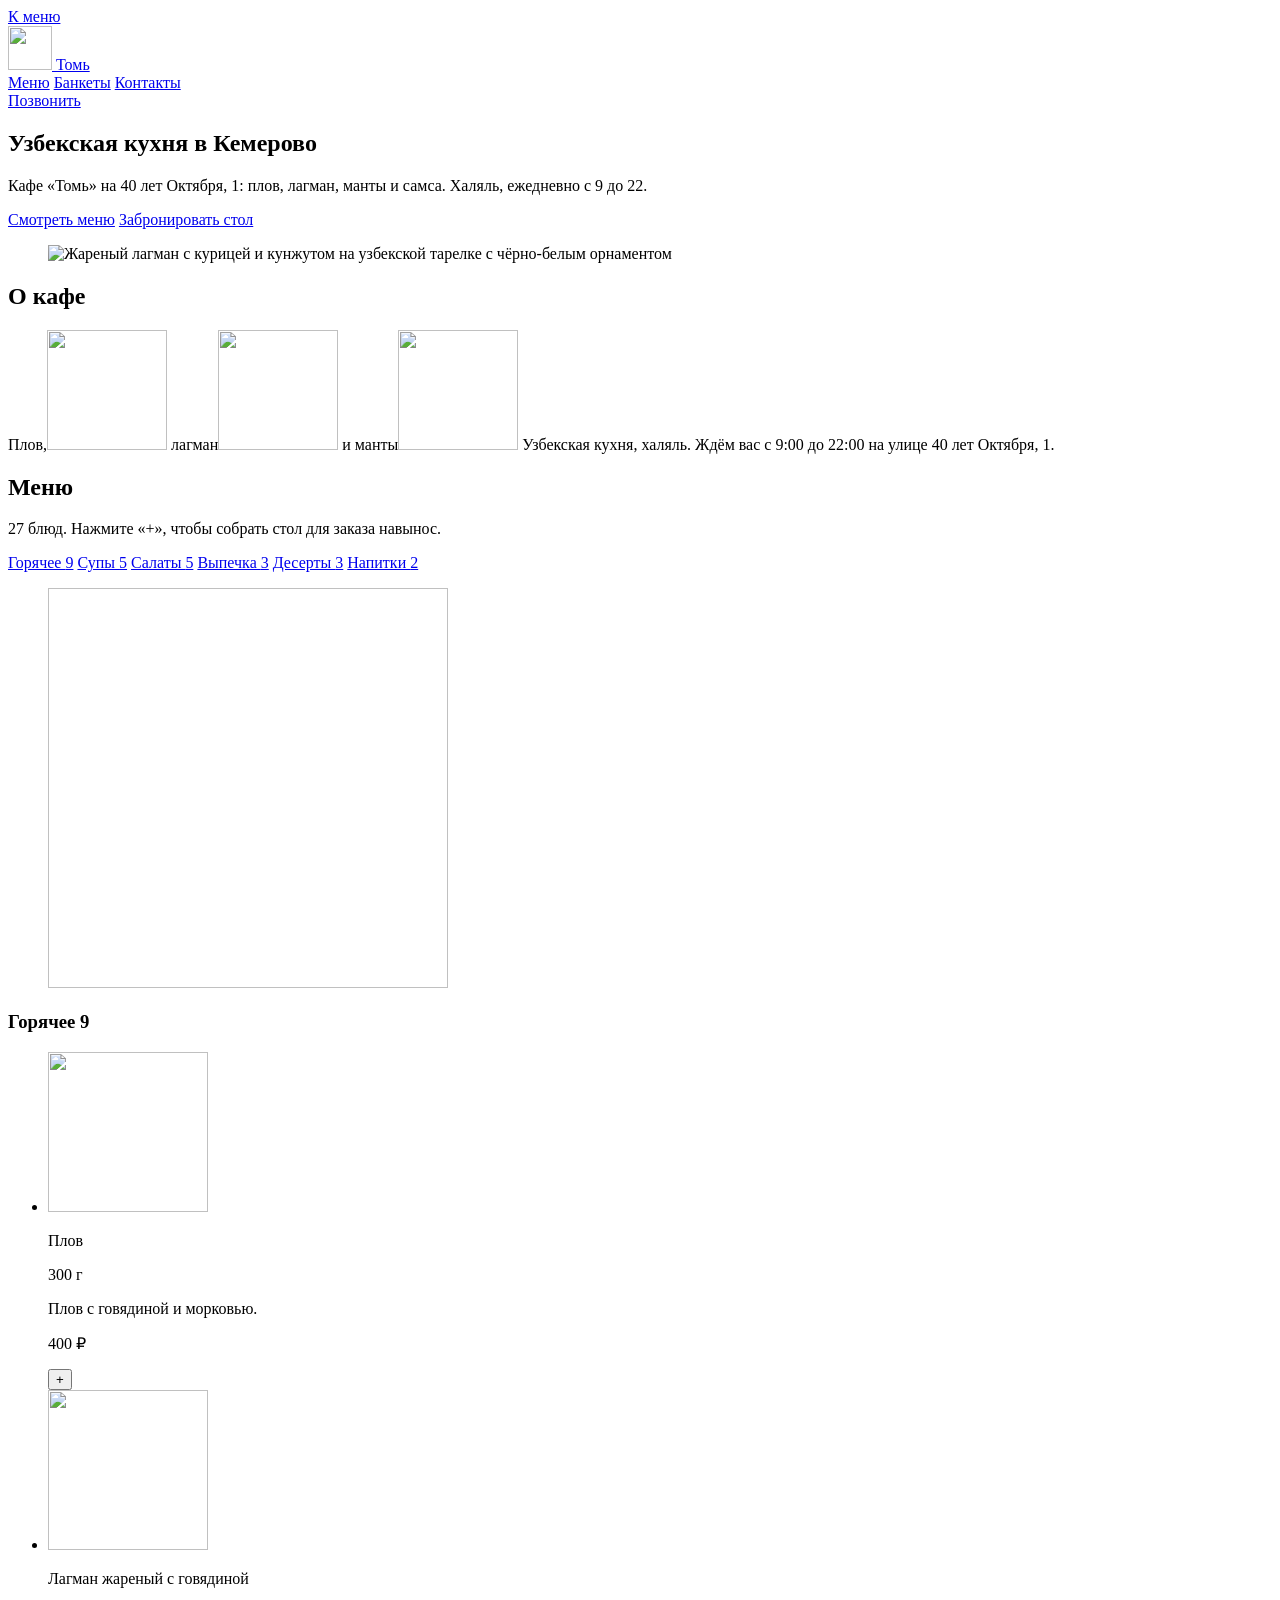
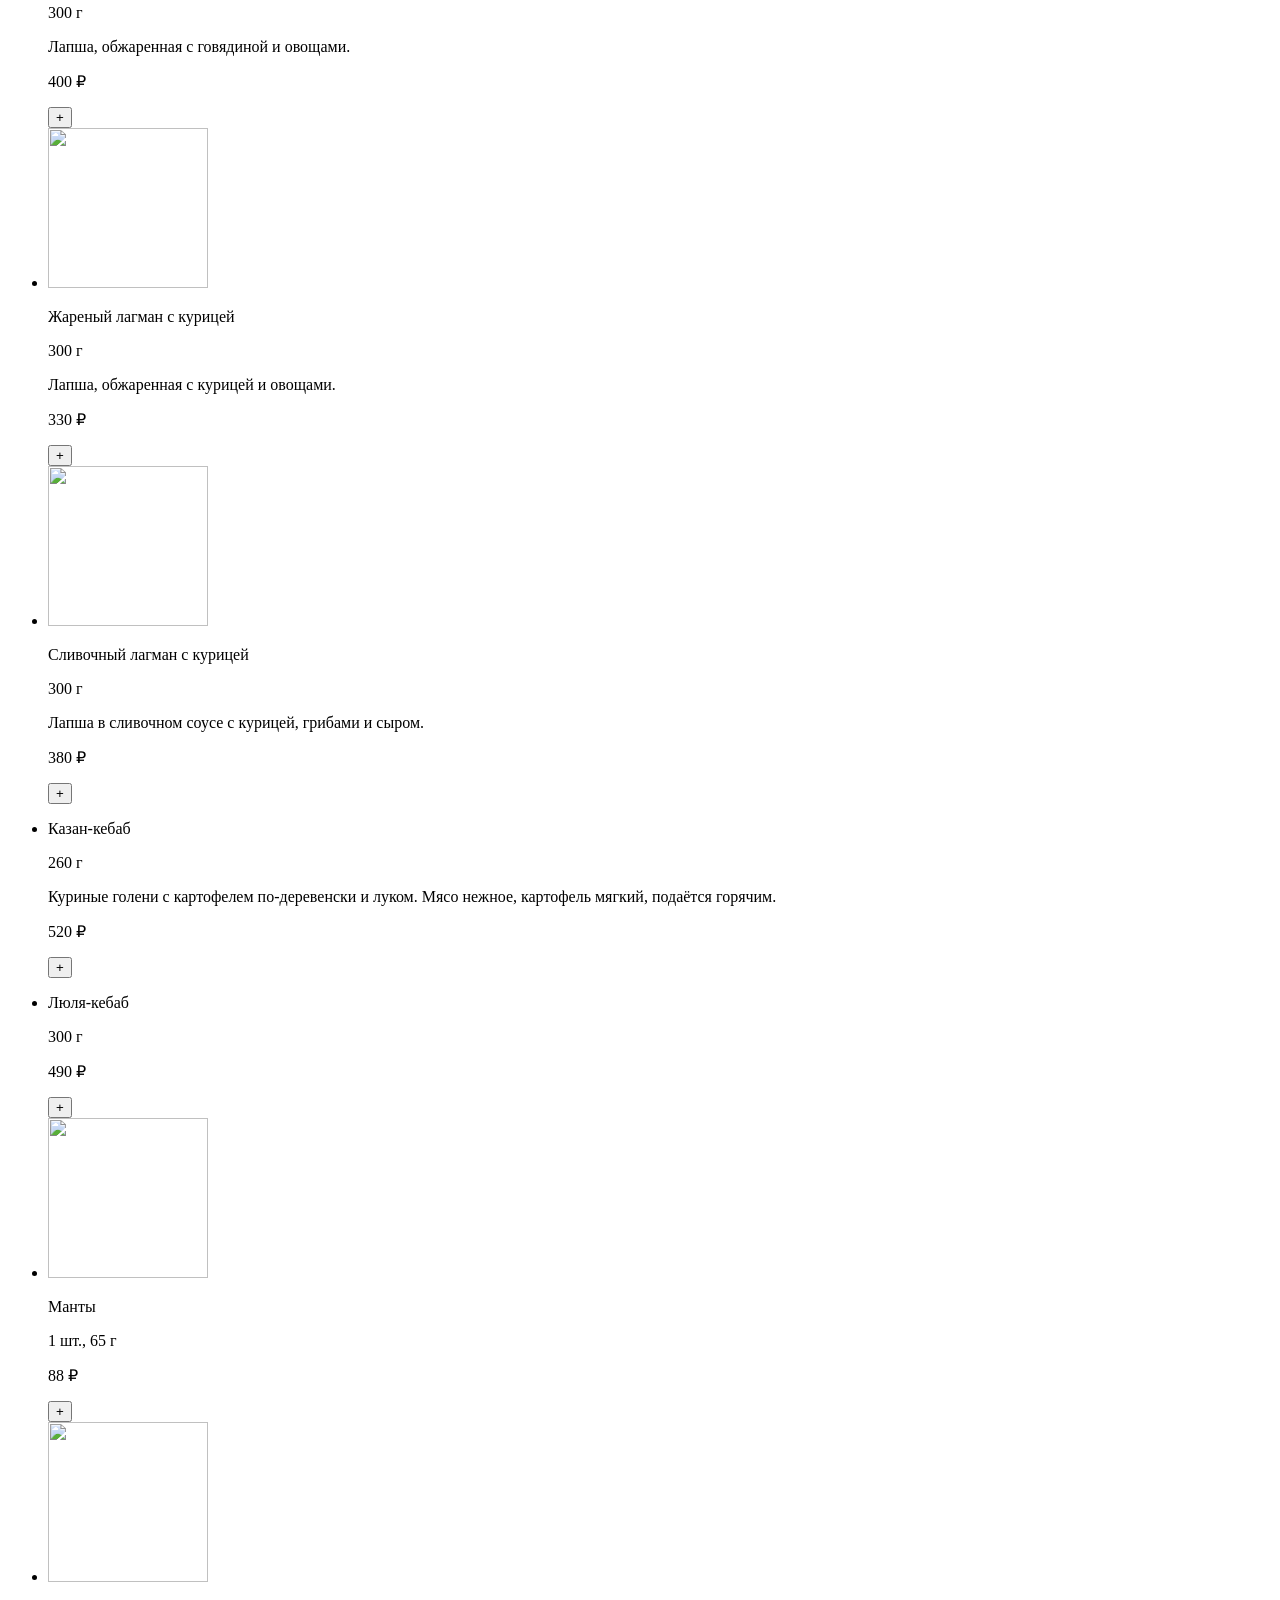
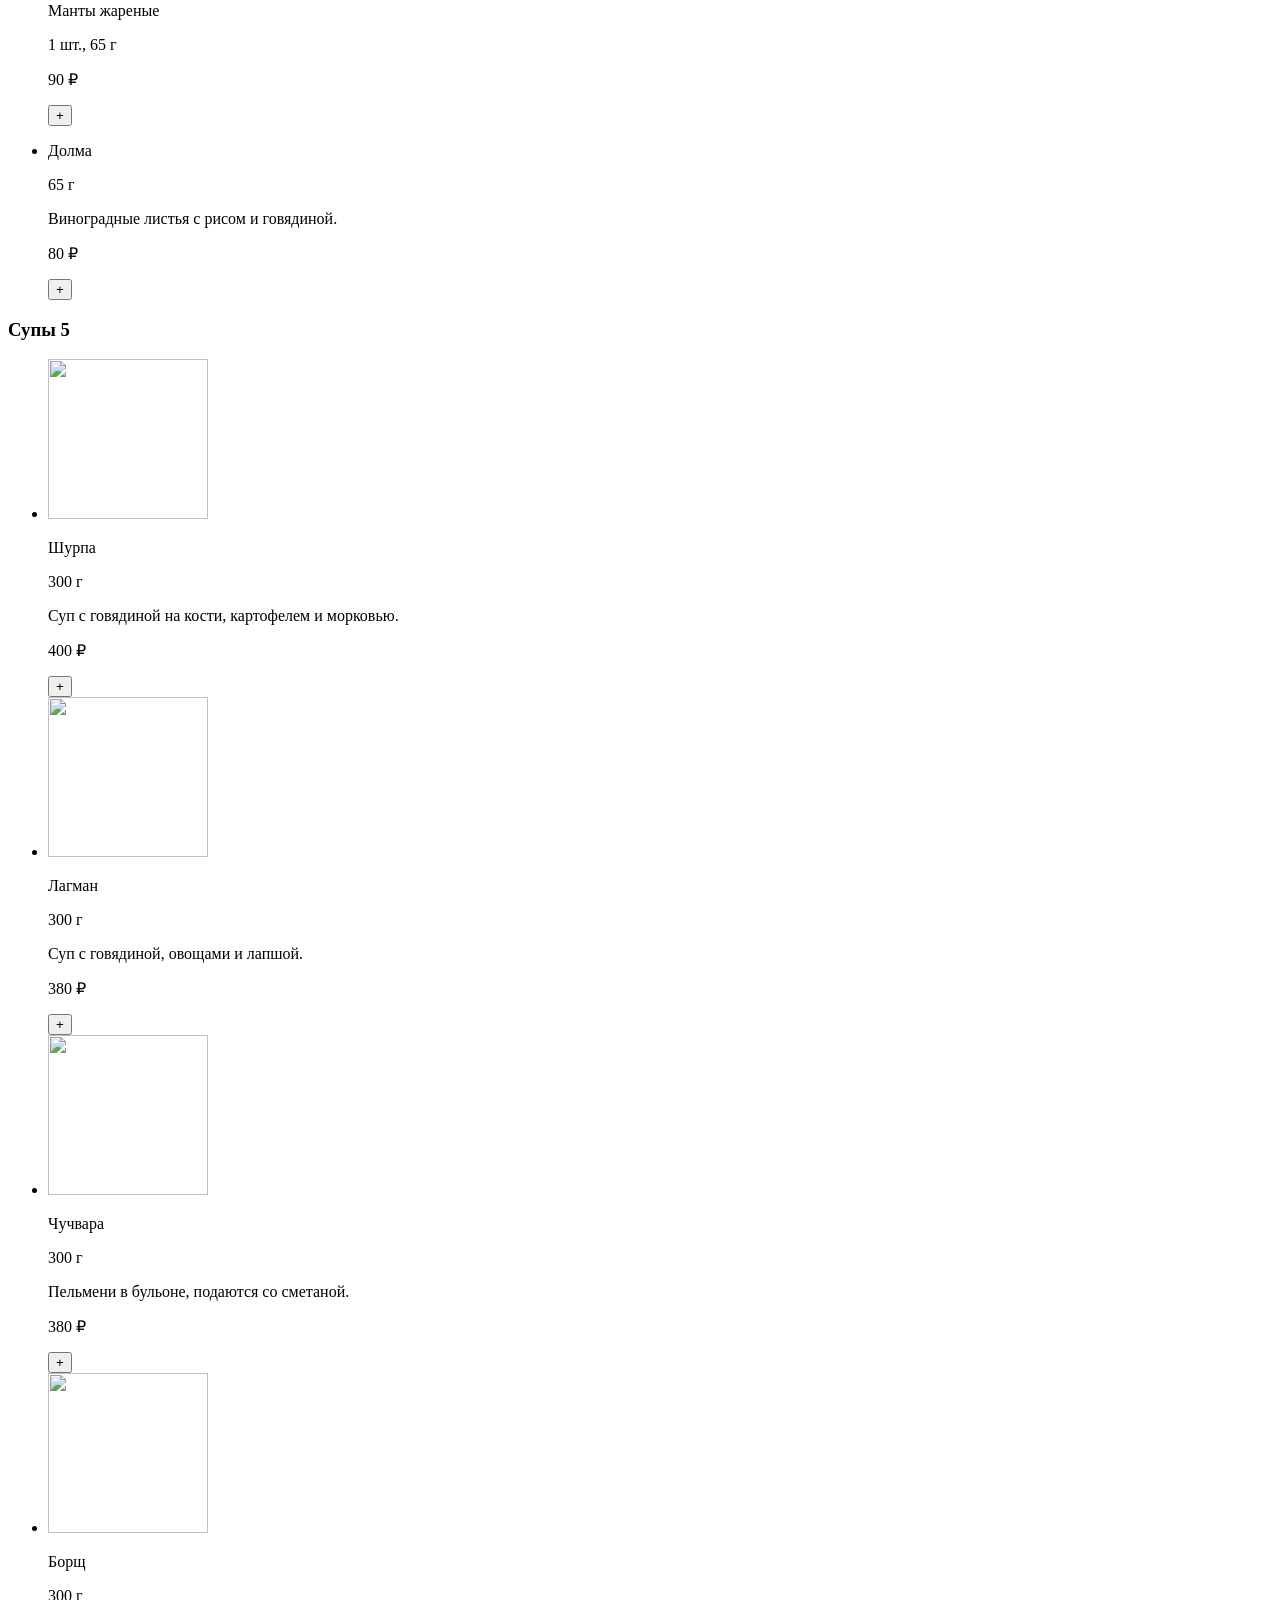
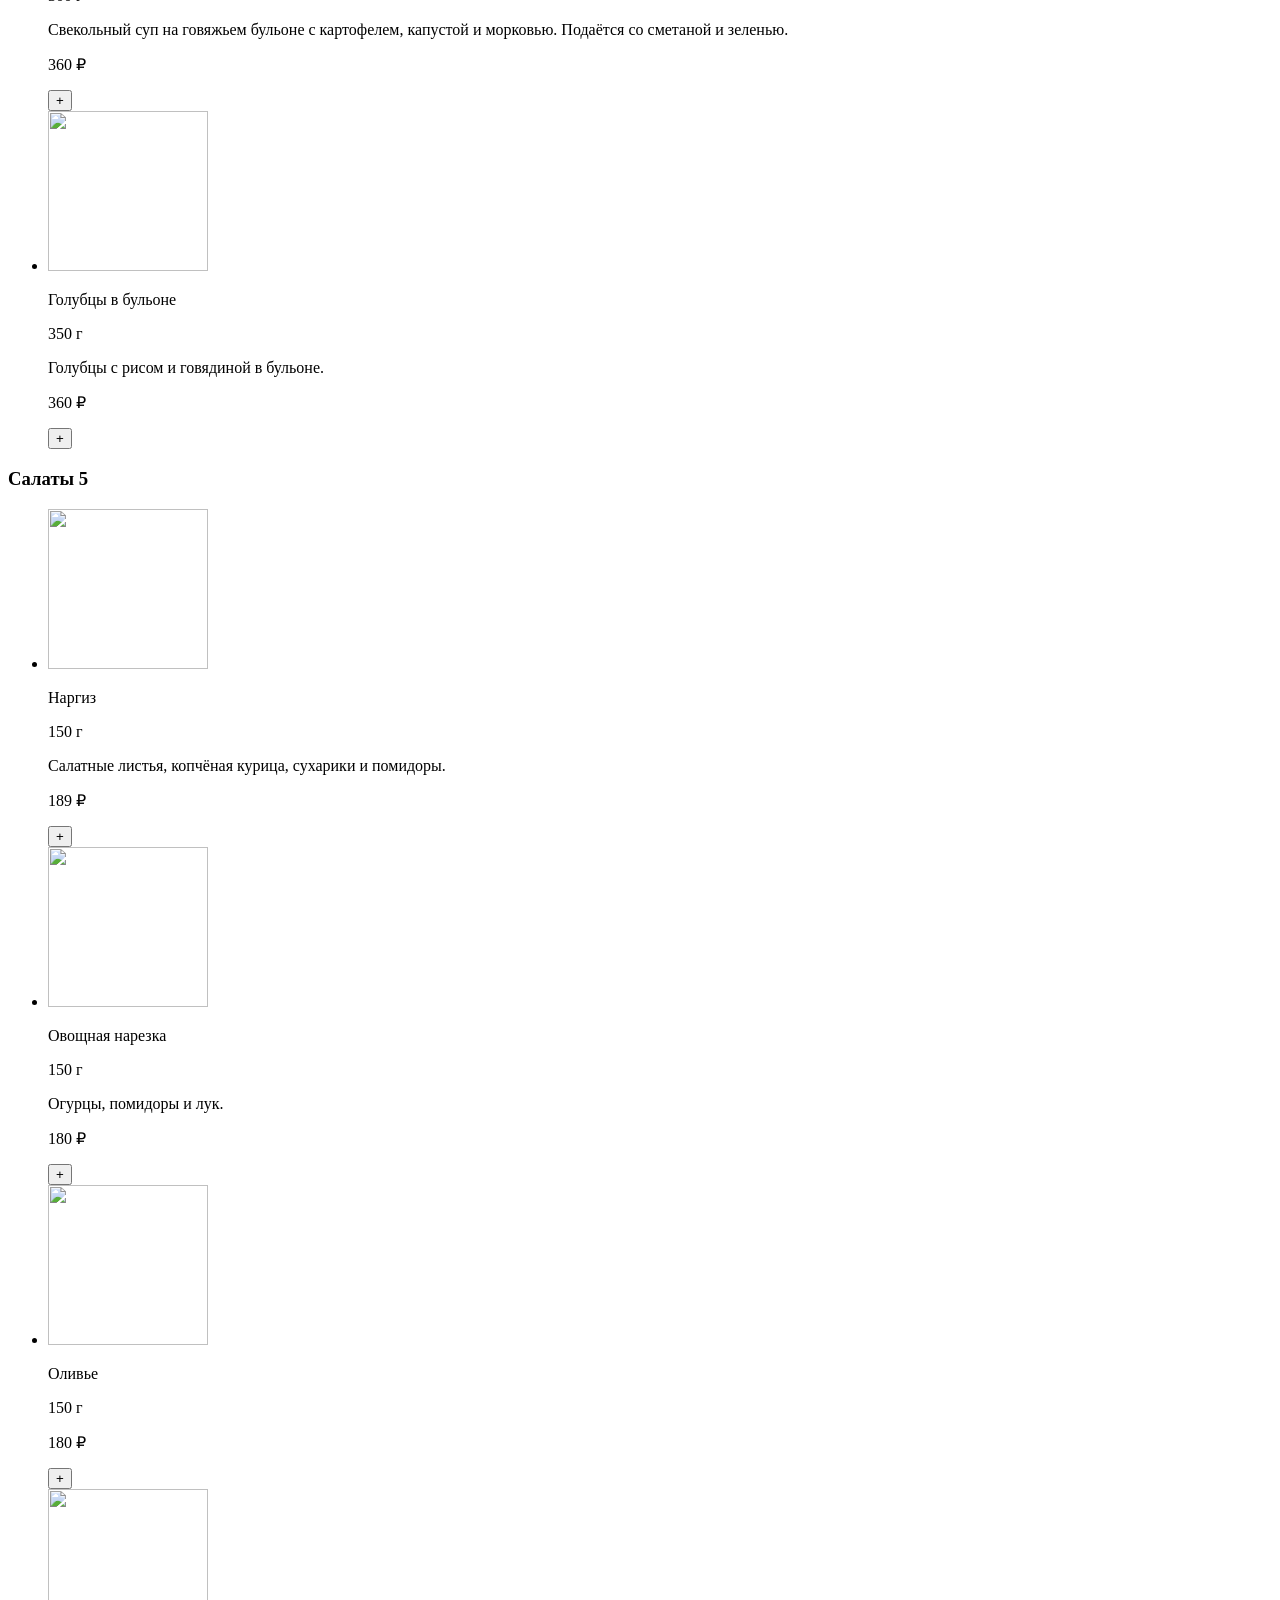
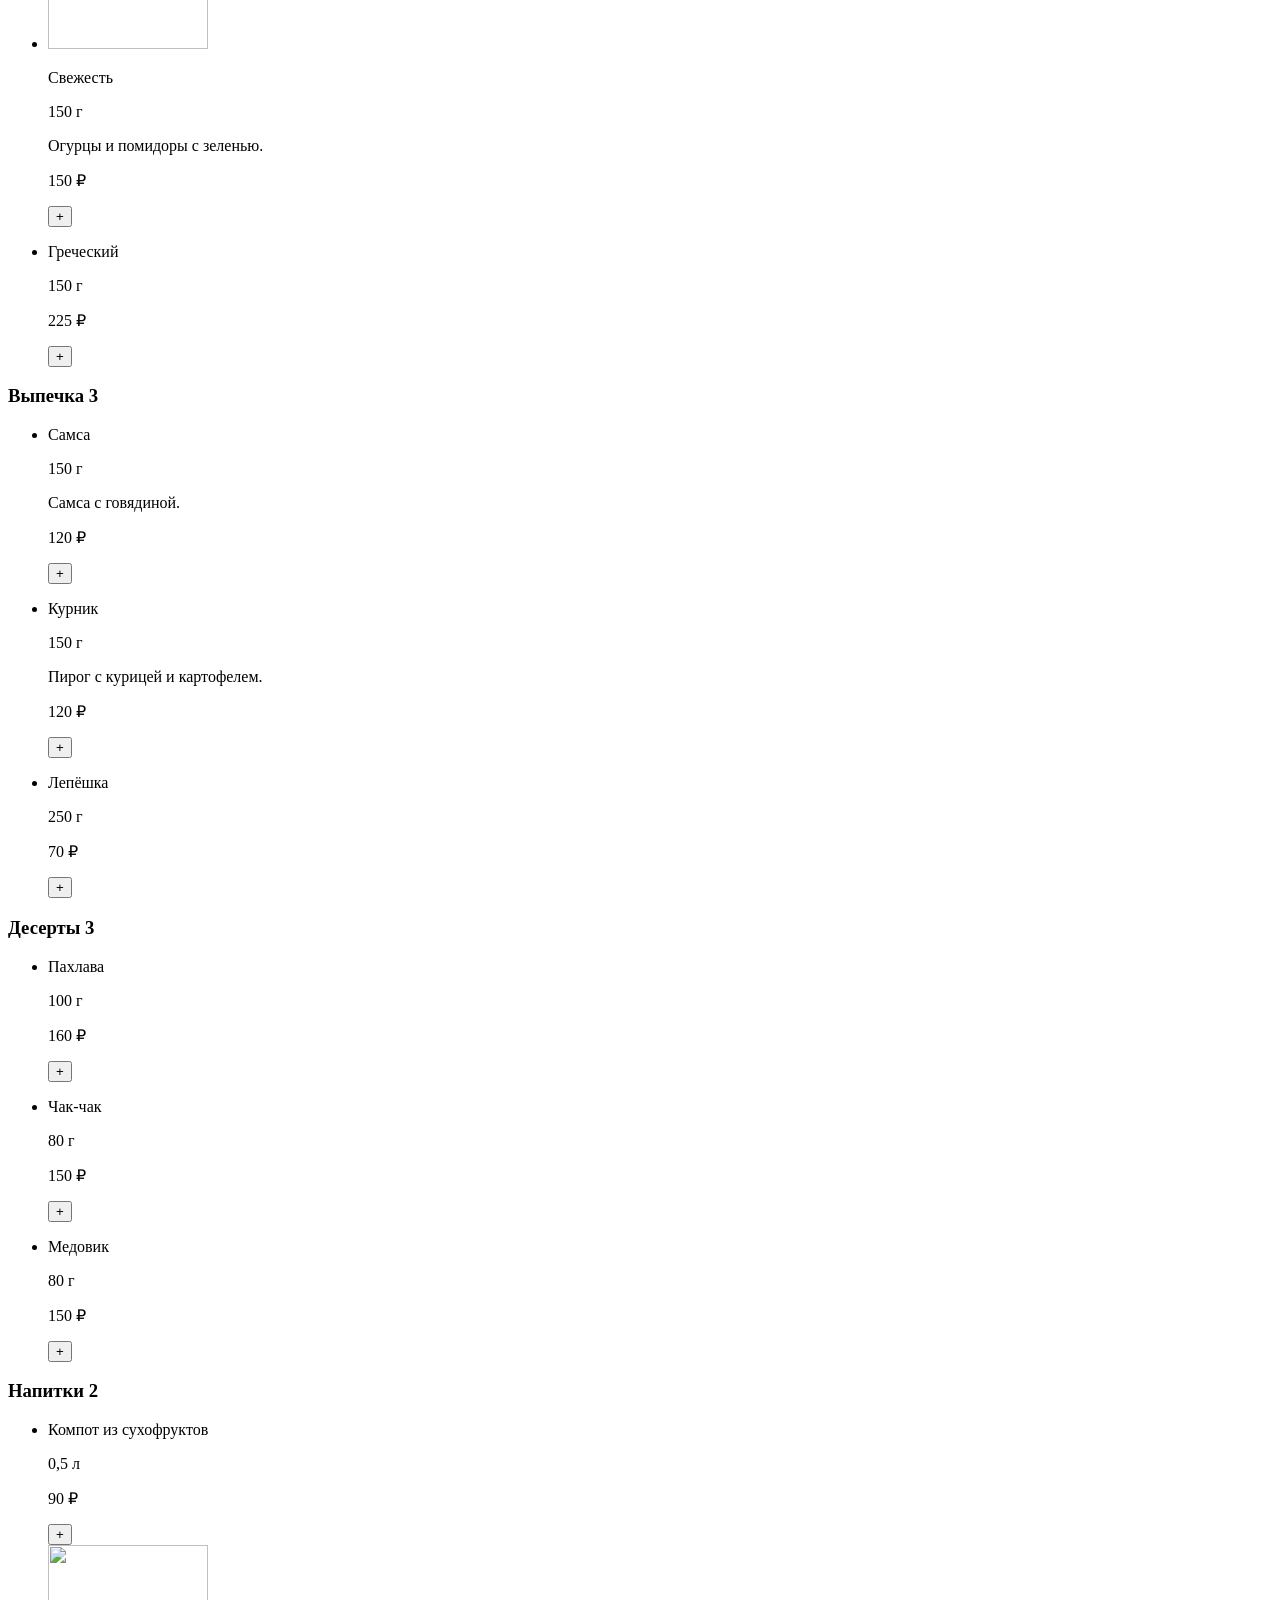
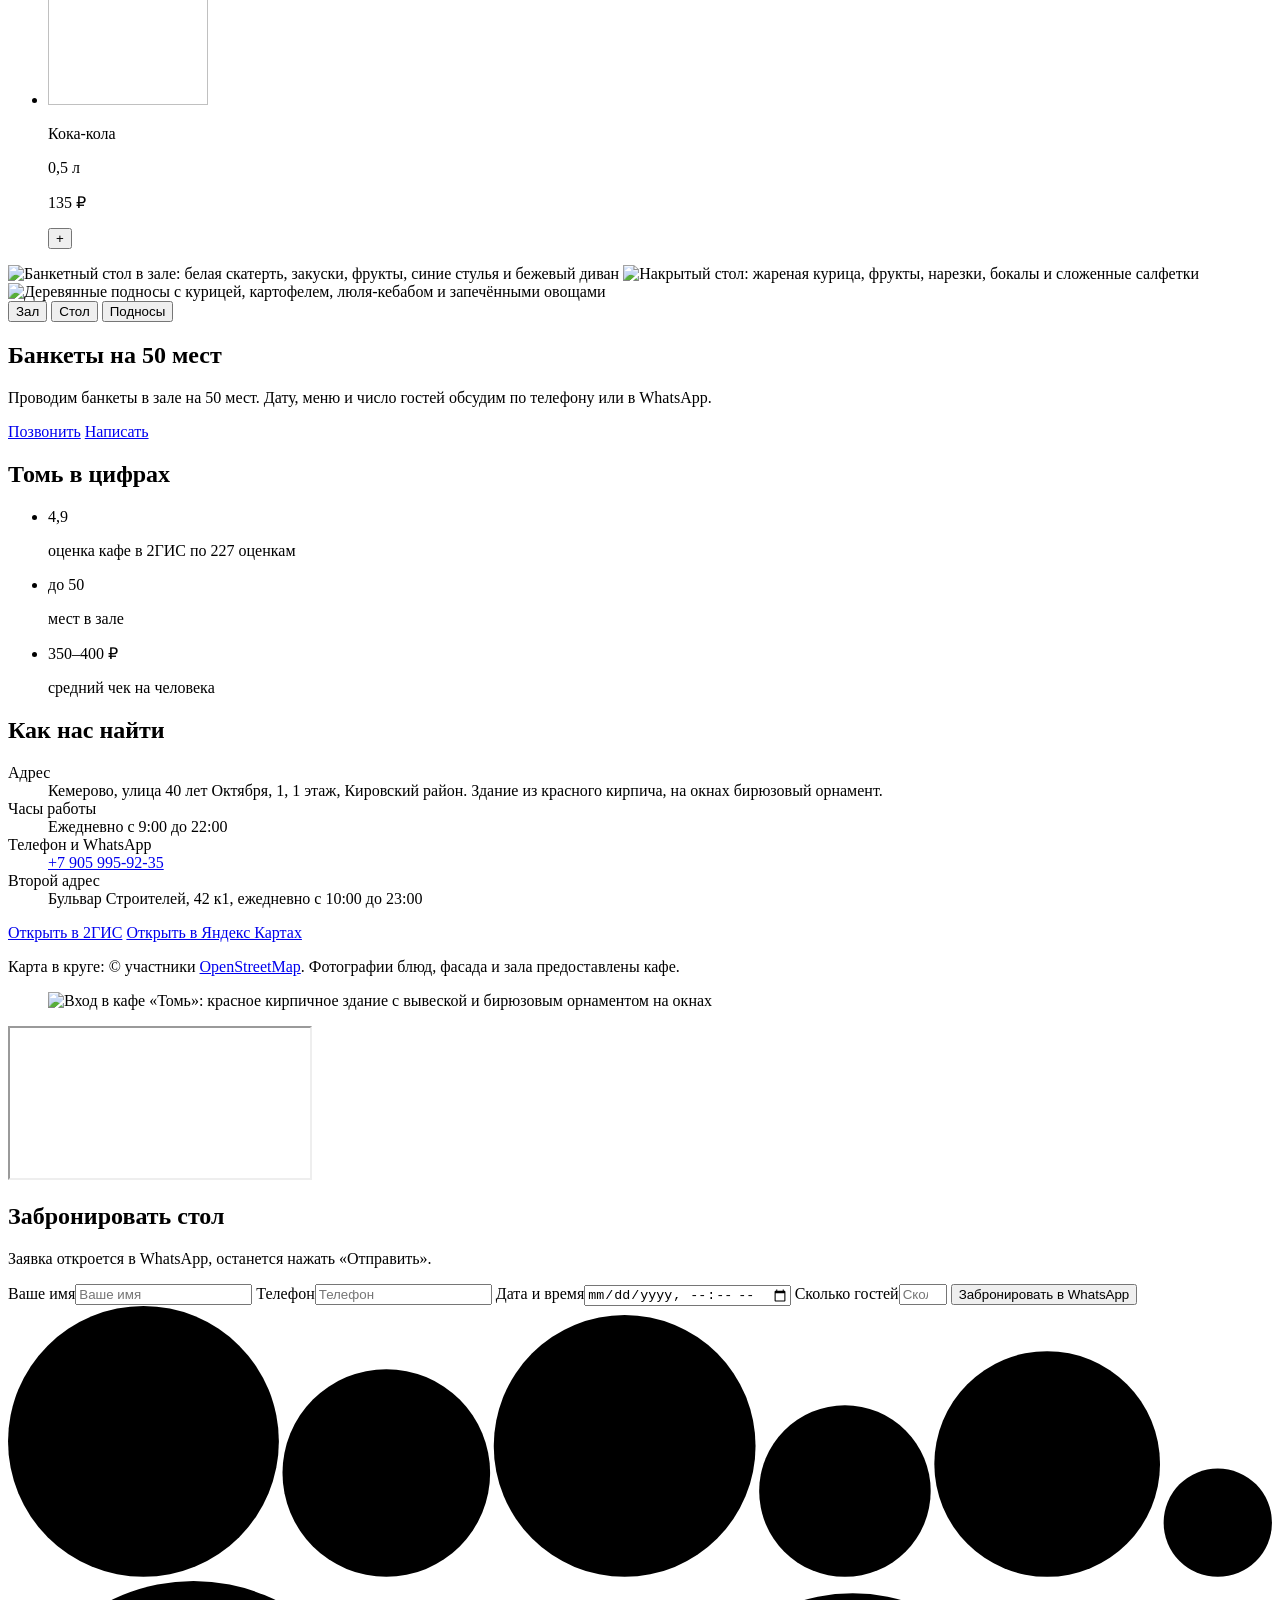
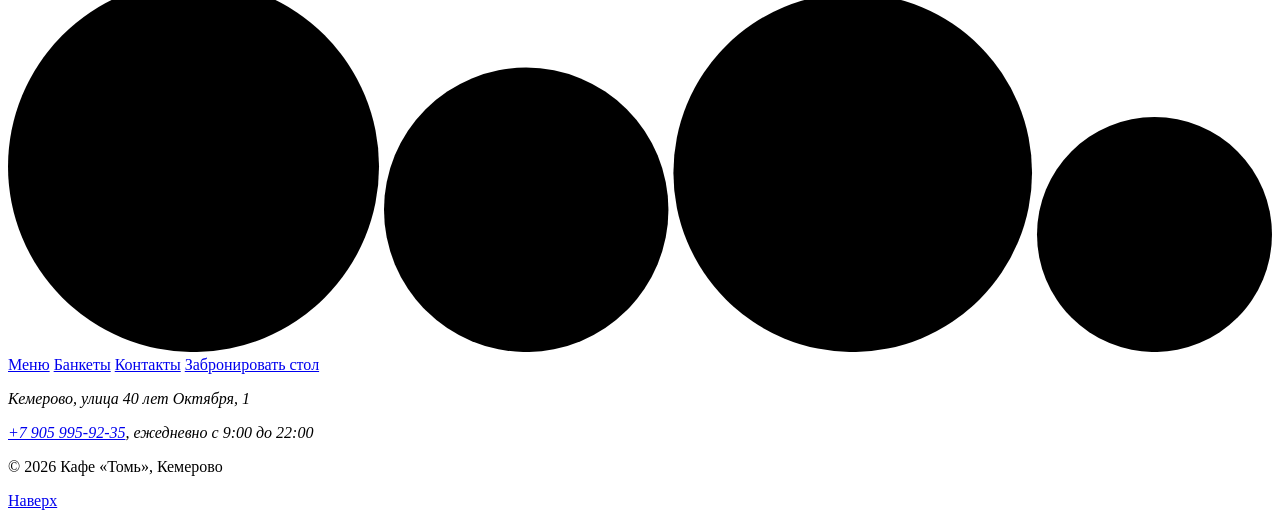
==== index.html @ 174d8ad9 "Собрать index.html из шаблона и меню" ====
<!doctype html>
<html lang="ru">
<head>
<meta charset="utf-8">
<meta name="viewport" content="width=device-width, initial-scale=1">
<title>Кафе «Томь»: узбекская кухня в Кемерово, меню и цены</title>
<meta name="description" content="Кафе узбекской халяльной кухни на улице 40 лет Октября, 1 в Кемерово: плов, лагман, манты, самса. Меню с ценами, банкеты на 50 мест, заказ навынос. Ежедневно с 9:00 до 22:00.">
<meta name="theme-color" content="#f4f9f8">
<meta property="og:type" content="website">
<meta property="og:title" content="Кафе «Томь»: узбекская кухня в Кемерово">
<meta property="og:description" content="Плов, лагман, манты и самса. Халяль, средний чек 350–400 ₽, банкеты на 50 мест.">
<meta property="og:image" content="img/hero-lagman-kurica.jpg">
<meta property="og:locale" content="ru_RU">
<link rel="icon" type="image/png" href="img/favicon.png">
<link rel="preload" href="fonts/jost-cyrillic.woff2" as="font" type="font/woff2" crossorigin>
<link rel="preload" href="fonts/onest-cyrillic.woff2" as="font" type="font/woff2" crossorigin>
<link rel="stylesheet" href="css/styles.css">
<script>document.documentElement.classList.add('js')</script>
<script type="application/ld+json">
{
  "@context": "https://schema.org",
  "@type": "Restaurant",
  "name": "Томь",
  "image": "img/hero-lagman-kurica.jpg",
  "servesCuisine": ["Узбекская", "Халяль"],
  "priceRange": "350–400 ₽",
  "telephone": "+7 905 995-92-35",
  "address": {
    "@type": "PostalAddress",
    "streetAddress": "улица 40 лет Октября, 1",
    "addressLocality": "Кемерово",
    "postalCode": "650001",
    "addressCountry": "RU"
  },
  "geo": { "@type": "GeoCoordinates", "latitude": 55.391964, "longitude": 85.998799 },
  "openingHoursSpecification": {
    "@type": "OpeningHoursSpecification",
    "dayOfWeek": ["Monday", "Tuesday", "Wednesday", "Thursday", "Friday", "Saturday", "Sunday"],
    "opens": "09:00",
    "closes": "22:00"
  }
}
</script>
</head>
<body>
<a class="skip" href="#menu">К меню</a>

<header class="nav" id="top">
  <a class="brand" href="#top" aria-label="Томь, на главную">
    <img src="img/logo.png" alt="" width="44" height="44">
    <span>Томь</span>
  </a>
  <nav class="nav__links" aria-label="Разделы сайта">
    <a href="#menu">Меню</a>
    <a href="#banquets">Банкеты</a>
    <a href="#contacts">Контакты</a>
  </nav>
  <a class="button button--small nav__call" href="tel:+79059959235">Позвонить</a>
</header>

<main>
  <!-- 1. Главный экран: огромная тарелка -->
  <section class="hero" aria-labelledby="hero-title">
    <div class="hero__copy">
      <h1 class="display lines" id="hero-title">
        <span class="line"><span data-line style="--i:0">Узбекская кухня</span></span>
        <span class="line"><span data-line style="--i:1">в Кемерово</span></span>
      </h1>
      <p class="lead" data-load style="--d:420ms">Кафе «Томь» на 40&nbsp;лет Октября,&nbsp;1: плов, лагман, манты и самса. Халяль, ежедневно с&nbsp;9 до&nbsp;22.</p>
      <p class="hero__actions" data-load style="--d:520ms">
        <a class="button" href="#menu">Смотреть меню</a>
        <a class="link" href="#book">Забронировать стол</a>
      </p>
    </div>
    <figure class="plate plate--hero" data-open>
      <span class="plate__rim" aria-hidden="true"></span>
      <span class="plate__ring" aria-hidden="true"></span>
      <span class="plate__photo">
        <img src="img/hero-lagman-kurica.jpg" alt="Жареный лагман с курицей и кунжутом на узбекской тарелке с чёрно-белым орнаментом" width="900" height="1200" fetchpriority="high">
      </span>
    </figure>
  </section>

  <!-- 2. О кафе -->
  <section class="intro" aria-labelledby="intro-title">
    <h2 class="head" id="intro-title" data-reveal>О кафе</h2>
    <p class="statement" data-reveal>
      <span class="nw">Плов,<span class="thumb" aria-hidden="true"><img src="img/dish-plov.jpg" alt="" width="120" height="120" loading="lazy" style="object-position:28% 50%"></span></span>
      <span class="nw">лагман<span class="thumb" aria-hidden="true"><img src="img/dish-lagman-zharenyy.jpg" alt="" width="120" height="120" loading="lazy"></span></span>
      <span class="nw">и&nbsp;манты<span class="thumb" aria-hidden="true"><img src="img/dish-manty.jpg" alt="" width="120" height="120" loading="lazy"></span></span>
      Узбекская кухня, халяль. Ждём вас с&nbsp;9:00 до&nbsp;22:00 на улице 40&nbsp;лет Октября,&nbsp;1.
    </p>
  </section>

  <!-- 3. Меню -->
  <section class="menu" id="menu" aria-labelledby="menu-title">
    <header class="menu__head">
      <h2 class="head" id="menu-title" data-reveal>Меню</h2>
      <p class="menu__note" data-reveal>27&nbsp;блюд. Нажмите «+», чтобы собрать стол для заказа навынос.</p>
    </header>
    <div class="menu__layout">
      <aside class="menu__rail">
        <nav class="menu__index" aria-label="Разделы меню">
          <a href="#hot" data-cat="hot">Горячее <span>9</span></a>
          <a href="#soups" data-cat="soups">Супы <span>5</span></a>
          <a href="#salads" data-cat="salads">Салаты <span>5</span></a>
          <a href="#bakery" data-cat="bakery">Выпечка <span>3</span></a>
          <a href="#desserts" data-cat="desserts">Десерты <span>3</span></a>
          <a href="#drinks" data-cat="drinks">Напитки <span>2</span></a>
        </nav>
        <figure class="menu__preview" aria-hidden="true">
          <span class="plate plate--preview">
            <span class="plate__rim"></span>
            <span class="plate__ring"></span>
            <span class="plate__photo">
              <img alt="" width="400" height="400">
              <span class="plate__label"></span>
            </span>
          </span>
          <figcaption><b data-p="name"></b><span data-p="meta"></span></figcaption>
        </figure>
      </aside>
      <div class="menu__list">
      <section class="menu__cat" id="hot" aria-labelledby="hot-h">
        <h3 class="menu__cat-name" id="hot-h">Горячее <span>9</span></h3>
        <ul class="dishes">
          <li class="dish" data-id="plov" data-name="Плов" data-price="400" data-weight="300 г" data-img="img/dish-plov.jpg" data-pos="28% 50%" style="--i:0">
            <span class="dish__plate" aria-hidden="true"><img src="img/dish-plov.jpg" alt="" width="160" height="160" loading="lazy" decoding="async" style="object-position:28% 50%"></span>
            <div class="dish__body">
              <p class="dish__name">Плов</p>
              <p class="dish__meta">300 г</p>
              <p class="dish__desc" id="d-plov">Плов с говядиной и морковью.</p>
              <button class="dish__more" type="button" aria-expanded="false" aria-controls="d-plov" hidden>Подробнее</button>
            </div>
            <div class="dish__side">
              <p class="dish__price">400 ₽</p>
              <button class="dish__add" type="button" aria-label="Добавить на стол: Плов, 400 ₽"><span aria-hidden="true">+</span></button>
            </div>
          </li>
          <li class="dish" data-id="lagman-zharenyy" data-name="Лагман жареный с говядиной" data-price="400" data-weight="300 г" data-img="img/dish-lagman-zharenyy.jpg" style="--i:1">
            <span class="dish__plate" aria-hidden="true"><img src="img/dish-lagman-zharenyy.jpg" alt="" width="160" height="160" loading="lazy" decoding="async"></span>
            <div class="dish__body">
              <p class="dish__name">Лагман жареный с говядиной</p>
              <p class="dish__meta">300 г</p>
              <p class="dish__desc" id="d-lagman-zharenyy">Лапша, обжаренная с говядиной и овощами.</p>
              <button class="dish__more" type="button" aria-expanded="false" aria-controls="d-lagman-zharenyy" hidden>Подробнее</button>
            </div>
            <div class="dish__side">
              <p class="dish__price">400 ₽</p>
              <button class="dish__add" type="button" aria-label="Добавить на стол: Лагман жареный с говядиной, 400 ₽"><span aria-hidden="true">+</span></button>
            </div>
          </li>
          <li class="dish" data-id="lagman-zharenyy-kurica" data-name="Жареный лагман с курицей" data-price="330" data-weight="300 г" data-img="img/dish-lagman-kurica.jpg" style="--i:2">
            <span class="dish__plate" aria-hidden="true"><img src="img/dish-lagman-kurica.jpg" alt="" width="160" height="160" loading="lazy" decoding="async"></span>
            <div class="dish__body">
              <p class="dish__name">Жареный лагман с курицей</p>
              <p class="dish__meta">300 г</p>
              <p class="dish__desc" id="d-lagman-zharenyy-kurica">Лапша, обжаренная с курицей и овощами.</p>
              <button class="dish__more" type="button" aria-expanded="false" aria-controls="d-lagman-zharenyy-kurica" hidden>Подробнее</button>
            </div>
            <div class="dish__side">
              <p class="dish__price">330 ₽</p>
              <button class="dish__add" type="button" aria-label="Добавить на стол: Жареный лагман с курицей, 330 ₽"><span aria-hidden="true">+</span></button>
            </div>
          </li>
          <li class="dish" data-id="lagman-slivochnyy" data-name="Сливочный лагман с курицей" data-price="380" data-weight="300 г" data-img="img/dish-lagman-slivochnyy.jpg" style="--i:3">
            <span class="dish__plate" aria-hidden="true"><img src="img/dish-lagman-slivochnyy.jpg" alt="" width="160" height="160" loading="lazy" decoding="async"></span>
            <div class="dish__body">
              <p class="dish__name">Сливочный лагман с курицей</p>
              <p class="dish__meta">300 г</p>
              <p class="dish__desc" id="d-lagman-slivochnyy">Лапша в сливочном соусе с курицей, грибами и сыром.</p>
              <button class="dish__more" type="button" aria-expanded="false" aria-controls="d-lagman-slivochnyy" hidden>Подробнее</button>
            </div>
            <div class="dish__side">
              <p class="dish__price">380 ₽</p>
              <button class="dish__add" type="button" aria-label="Добавить на стол: Сливочный лагман с курицей, 380 ₽"><span aria-hidden="true">+</span></button>
            </div>
          </li>
          <li class="dish" data-id="kazan-kebab" data-name="Казан-кебаб" data-price="520" data-weight="260 г" style="--i:4">
            <span class="dish__plate is-empty" aria-hidden="true"></span>
            <div class="dish__body">
              <p class="dish__name">Казан-кебаб</p>
              <p class="dish__meta">260 г</p>
              <p class="dish__desc" id="d-kazan-kebab">Куриные голени с картофелем по-деревенски и луком. Мясо нежное, картофель мягкий, подаётся горячим.</p>
              <button class="dish__more" type="button" aria-expanded="false" aria-controls="d-kazan-kebab" hidden>Подробнее</button>
            </div>
            <div class="dish__side">
              <p class="dish__price">520 ₽</p>
              <button class="dish__add" type="button" aria-label="Добавить на стол: Казан-кебаб, 520 ₽"><span aria-hidden="true">+</span></button>
            </div>
          </li>
          <li class="dish" data-id="lyulya" data-name="Люля-кебаб" data-price="490" data-weight="300 г" style="--i:5">
            <span class="dish__plate is-empty" aria-hidden="true"></span>
            <div class="dish__body">
              <p class="dish__name">Люля-кебаб</p>
              <p class="dish__meta">300 г</p>
            </div>
            <div class="dish__side">
              <p class="dish__price">490 ₽</p>
              <button class="dish__add" type="button" aria-label="Добавить на стол: Люля-кебаб, 490 ₽"><span aria-hidden="true">+</span></button>
            </div>
          </li>
          <li class="dish" data-id="manty" data-name="Манты" data-price="88" data-weight="1 шт., 65 г" data-img="img/dish-manty.jpg" style="--i:5">
            <span class="dish__plate" aria-hidden="true"><img src="img/dish-manty.jpg" alt="" width="160" height="160" loading="lazy" decoding="async"></span>
            <div class="dish__body">
              <p class="dish__name">Манты</p>
              <p class="dish__meta">1 шт., 65 г</p>
            </div>
            <div class="dish__side">
              <p class="dish__price">88 ₽</p>
              <button class="dish__add" type="button" aria-label="Добавить на стол: Манты, 88 ₽"><span aria-hidden="true">+</span></button>
            </div>
          </li>
          <li class="dish" data-id="manty-zharenye" data-name="Манты жареные" data-price="90" data-weight="1 шт., 65 г" data-img="img/dish-manty-zharenye.jpg" style="--i:5">
            <span class="dish__plate" aria-hidden="true"><img src="img/dish-manty-zharenye.jpg" alt="" width="160" height="160" loading="lazy" decoding="async"></span>
            <div class="dish__body">
              <p class="dish__name">Манты жареные</p>
              <p class="dish__meta">1 шт., 65 г</p>
            </div>
            <div class="dish__side">
              <p class="dish__price">90 ₽</p>
              <button class="dish__add" type="button" aria-label="Добавить на стол: Манты жареные, 90 ₽"><span aria-hidden="true">+</span></button>
            </div>
          </li>
          <li class="dish" data-id="dolma" data-name="Долма" data-price="80" data-weight="65 г" style="--i:5">
            <span class="dish__plate is-empty" aria-hidden="true"></span>
            <div class="dish__body">
              <p class="dish__name">Долма</p>
              <p class="dish__meta">65 г</p>
              <p class="dish__desc" id="d-dolma">Виноградные листья с рисом и говядиной.</p>
              <button class="dish__more" type="button" aria-expanded="false" aria-controls="d-dolma" hidden>Подробнее</button>
            </div>
            <div class="dish__side">
              <p class="dish__price">80 ₽</p>
              <button class="dish__add" type="button" aria-label="Добавить на стол: Долма, 80 ₽"><span aria-hidden="true">+</span></button>
            </div>
          </li>
        </ul>
      </section>
      <section class="menu__cat" id="soups" aria-labelledby="soups-h">
        <h3 class="menu__cat-name" id="soups-h">Супы <span>5</span></h3>
        <ul class="dishes">
          <li class="dish" data-id="shurpa" data-name="Шурпа" data-price="400" data-weight="300 г" data-img="img/dish-shurpa.jpg" style="--i:0">
            <span class="dish__plate" aria-hidden="true"><img src="img/dish-shurpa.jpg" alt="" width="160" height="160" loading="lazy" decoding="async"></span>
            <div class="dish__body">
              <p class="dish__name">Шурпа</p>
              <p class="dish__meta">300 г</p>
              <p class="dish__desc" id="d-shurpa">Суп с говядиной на кости, картофелем и морковью.</p>
              <button class="dish__more" type="button" aria-expanded="false" aria-controls="d-shurpa" hidden>Подробнее</button>
            </div>
            <div class="dish__side">
              <p class="dish__price">400 ₽</p>
              <button class="dish__add" type="button" aria-label="Добавить на стол: Шурпа, 400 ₽"><span aria-hidden="true">+</span></button>
            </div>
          </li>
          <li class="dish" data-id="lagman" data-name="Лагман" data-price="380" data-weight="300 г" data-img="img/dish-lagman-sup.jpg" style="--i:1">
            <span class="dish__plate" aria-hidden="true"><img src="img/dish-lagman-sup.jpg" alt="" width="160" height="160" loading="lazy" decoding="async"></span>
            <div class="dish__body">
              <p class="dish__name">Лагман</p>
              <p class="dish__meta">300 г</p>
              <p class="dish__desc" id="d-lagman">Суп с говядиной, овощами и лапшой.</p>
              <button class="dish__more" type="button" aria-expanded="false" aria-controls="d-lagman" hidden>Подробнее</button>
            </div>
            <div class="dish__side">
              <p class="dish__price">380 ₽</p>
              <button class="dish__add" type="button" aria-label="Добавить на стол: Лагман, 380 ₽"><span aria-hidden="true">+</span></button>
            </div>
          </li>
          <li class="dish" data-id="chuchvara" data-name="Чучвара" data-price="380" data-weight="300 г" data-img="img/dish-chuchvara.jpg" style="--i:2">
            <span class="dish__plate" aria-hidden="true"><img src="img/dish-chuchvara.jpg" alt="" width="160" height="160" loading="lazy" decoding="async"></span>
            <div class="dish__body">
              <p class="dish__name">Чучвара</p>
              <p class="dish__meta">300 г</p>
              <p class="dish__desc" id="d-chuchvara">Пельмени в бульоне, подаются со сметаной.</p>
              <button class="dish__more" type="button" aria-expanded="false" aria-controls="d-chuchvara" hidden>Подробнее</button>
            </div>
            <div class="dish__side">
              <p class="dish__price">380 ₽</p>
              <button class="dish__add" type="button" aria-label="Добавить на стол: Чучвара, 380 ₽"><span aria-hidden="true">+</span></button>
            </div>
          </li>
          <li class="dish" data-id="borsch" data-name="Борщ" data-price="360" data-weight="300 г" data-img="img/dish-borsch.jpg" style="--i:3">
            <span class="dish__plate" aria-hidden="true"><img src="img/dish-borsch.jpg" alt="" width="160" height="160" loading="lazy" decoding="async"></span>
            <div class="dish__body">
              <p class="dish__name">Борщ</p>
              <p class="dish__meta">300 г</p>
              <p class="dish__desc" id="d-borsch">Свекольный суп на говяжьем бульоне с картофелем, капустой и морковью. Подаётся со сметаной и зеленью.</p>
              <button class="dish__more" type="button" aria-expanded="false" aria-controls="d-borsch" hidden>Подробнее</button>
            </div>
            <div class="dish__side">
              <p class="dish__price">360 ₽</p>
              <button class="dish__add" type="button" aria-label="Добавить на стол: Борщ, 360 ₽"><span aria-hidden="true">+</span></button>
            </div>
          </li>
          <li class="dish" data-id="golubtsy" data-name="Голубцы в бульоне" data-price="360" data-weight="350 г" data-img="img/dish-golubtsy.jpg" style="--i:4">
            <span class="dish__plate" aria-hidden="true"><img src="img/dish-golubtsy.jpg" alt="" width="160" height="160" loading="lazy" decoding="async"></span>
            <div class="dish__body">
              <p class="dish__name">Голубцы в бульоне</p>
              <p class="dish__meta">350 г</p>
              <p class="dish__desc" id="d-golubtsy">Голубцы с рисом и говядиной в бульоне.</p>
              <button class="dish__more" type="button" aria-expanded="false" aria-controls="d-golubtsy" hidden>Подробнее</button>
            </div>
            <div class="dish__side">
              <p class="dish__price">360 ₽</p>
              <button class="dish__add" type="button" aria-label="Добавить на стол: Голубцы в бульоне, 360 ₽"><span aria-hidden="true">+</span></button>
            </div>
          </li>
        </ul>
      </section>
      <section class="menu__cat" id="salads" aria-labelledby="salads-h">
        <h3 class="menu__cat-name" id="salads-h">Салаты <span>5</span></h3>
        <ul class="dishes">
          <li class="dish" data-id="nargiz" data-name="Наргиз" data-price="189" data-weight="150 г" data-img="img/dish-nargiz.jpg" style="--i:0">
            <span class="dish__plate" aria-hidden="true"><img src="img/dish-nargiz.jpg" alt="" width="160" height="160" loading="lazy" decoding="async"></span>
            <div class="dish__body">
              <p class="dish__name">Наргиз</p>
              <p class="dish__meta">150 г</p>
              <p class="dish__desc" id="d-nargiz">Салатные листья, копчёная курица, сухарики и помидоры.</p>
              <button class="dish__more" type="button" aria-expanded="false" aria-controls="d-nargiz" hidden>Подробнее</button>
            </div>
            <div class="dish__side">
              <p class="dish__price">189 ₽</p>
              <button class="dish__add" type="button" aria-label="Добавить на стол: Наргиз, 189 ₽"><span aria-hidden="true">+</span></button>
            </div>
          </li>
          <li class="dish" data-id="ovoshnaya" data-name="Овощная нарезка" data-price="180" data-weight="150 г" data-img="img/dish-ovoshnaya.jpg" style="--i:1">
            <span class="dish__plate" aria-hidden="true"><img src="img/dish-ovoshnaya.jpg" alt="" width="160" height="160" loading="lazy" decoding="async"></span>
            <div class="dish__body">
              <p class="dish__name">Овощная нарезка</p>
              <p class="dish__meta">150 г</p>
              <p class="dish__desc" id="d-ovoshnaya">Огурцы, помидоры и лук.</p>
              <button class="dish__more" type="button" aria-expanded="false" aria-controls="d-ovoshnaya" hidden>Подробнее</button>
            </div>
            <div class="dish__side">
              <p class="dish__price">180 ₽</p>
              <button class="dish__add" type="button" aria-label="Добавить на стол: Овощная нарезка, 180 ₽"><span aria-hidden="true">+</span></button>
            </div>
          </li>
          <li class="dish" data-id="olivie" data-name="Оливье" data-price="180" data-weight="150 г" data-img="img/dish-olivie.jpg" style="--i:2">
            <span class="dish__plate" aria-hidden="true"><img src="img/dish-olivie.jpg" alt="" width="160" height="160" loading="lazy" decoding="async"></span>
            <div class="dish__body">
              <p class="dish__name">Оливье</p>
              <p class="dish__meta">150 г</p>
            </div>
            <div class="dish__side">
              <p class="dish__price">180 ₽</p>
              <button class="dish__add" type="button" aria-label="Добавить на стол: Оливье, 180 ₽"><span aria-hidden="true">+</span></button>
            </div>
          </li>
          <li class="dish" data-id="svezhest" data-name="Свежесть" data-price="150" data-weight="150 г" data-img="img/dish-svezhest.jpg" style="--i:3">
            <span class="dish__plate" aria-hidden="true"><img src="img/dish-svezhest.jpg" alt="" width="160" height="160" loading="lazy" decoding="async"></span>
            <div class="dish__body">
              <p class="dish__name">Свежесть</p>
              <p class="dish__meta">150 г</p>
              <p class="dish__desc" id="d-svezhest">Огурцы и помидоры с зеленью.</p>
              <button class="dish__more" type="button" aria-expanded="false" aria-controls="d-svezhest" hidden>Подробнее</button>
            </div>
            <div class="dish__side">
              <p class="dish__price">150 ₽</p>
              <button class="dish__add" type="button" aria-label="Добавить на стол: Свежесть, 150 ₽"><span aria-hidden="true">+</span></button>
            </div>
          </li>
          <li class="dish" data-id="grecheskiy" data-name="Греческий" data-price="225" data-weight="150 г" style="--i:4">
            <span class="dish__plate is-empty" aria-hidden="true"></span>
            <div class="dish__body">
              <p class="dish__name">Греческий</p>
              <p class="dish__meta">150 г</p>
            </div>
            <div class="dish__side">
              <p class="dish__price">225 ₽</p>
              <button class="dish__add" type="button" aria-label="Добавить на стол: Греческий, 225 ₽"><span aria-hidden="true">+</span></button>
            </div>
          </li>
        </ul>
      </section>
      <section class="menu__cat" id="bakery" aria-labelledby="bakery-h">
        <h3 class="menu__cat-name" id="bakery-h">Выпечка <span>3</span></h3>
        <ul class="dishes">
          <li class="dish" data-id="samsa" data-name="Самса" data-price="120" data-weight="150 г" style="--i:0">
            <span class="dish__plate is-empty" aria-hidden="true"></span>
            <div class="dish__body">
              <p class="dish__name">Самса</p>
              <p class="dish__meta">150 г</p>
              <p class="dish__desc" id="d-samsa">Самса с говядиной.</p>
              <button class="dish__more" type="button" aria-expanded="false" aria-controls="d-samsa" hidden>Подробнее</button>
            </div>
            <div class="dish__side">
              <p class="dish__price">120 ₽</p>
              <button class="dish__add" type="button" aria-label="Добавить на стол: Самса, 120 ₽"><span aria-hidden="true">+</span></button>
            </div>
          </li>
          <li class="dish" data-id="kurnik" data-name="Курник" data-price="120" data-weight="150 г" style="--i:1">
            <span class="dish__plate is-empty" aria-hidden="true"></span>
            <div class="dish__body">
              <p class="dish__name">Курник</p>
              <p class="dish__meta">150 г</p>
              <p class="dish__desc" id="d-kurnik">Пирог с курицей и картофелем.</p>
              <button class="dish__more" type="button" aria-expanded="false" aria-controls="d-kurnik" hidden>Подробнее</button>
            </div>
            <div class="dish__side">
              <p class="dish__price">120 ₽</p>
              <button class="dish__add" type="button" aria-label="Добавить на стол: Курник, 120 ₽"><span aria-hidden="true">+</span></button>
            </div>
          </li>
          <li class="dish" data-id="lepeshka" data-name="Лепёшка" data-price="70" data-weight="250 г" style="--i:2">
            <span class="dish__plate is-empty" aria-hidden="true"></span>
            <div class="dish__body">
              <p class="dish__name">Лепёшка</p>
              <p class="dish__meta">250 г</p>
            </div>
            <div class="dish__side">
              <p class="dish__price">70 ₽</p>
              <button class="dish__add" type="button" aria-label="Добавить на стол: Лепёшка, 70 ₽"><span aria-hidden="true">+</span></button>
            </div>
          </li>
        </ul>
      </section>
      <section class="menu__cat" id="desserts" aria-labelledby="desserts-h">
        <h3 class="menu__cat-name" id="desserts-h">Десерты <span>3</span></h3>
        <ul class="dishes">
          <li class="dish" data-id="pakhlava" data-name="Пахлава" data-price="160" data-weight="100 г" style="--i:0">
            <span class="dish__plate is-empty" aria-hidden="true"></span>
            <div class="dish__body">
              <p class="dish__name">Пахлава</p>
              <p class="dish__meta">100 г</p>
            </div>
            <div class="dish__side">
              <p class="dish__price">160 ₽</p>
              <button class="dish__add" type="button" aria-label="Добавить на стол: Пахлава, 160 ₽"><span aria-hidden="true">+</span></button>
            </div>
          </li>
          <li class="dish" data-id="chak-chak" data-name="Чак-чак" data-price="150" data-weight="80 г" style="--i:1">
            <span class="dish__plate is-empty" aria-hidden="true"></span>
            <div class="dish__body">
              <p class="dish__name">Чак-чак</p>
              <p class="dish__meta">80 г</p>
            </div>
            <div class="dish__side">
              <p class="dish__price">150 ₽</p>
              <button class="dish__add" type="button" aria-label="Добавить на стол: Чак-чак, 150 ₽"><span aria-hidden="true">+</span></button>
            </div>
          </li>
          <li class="dish" data-id="medovik" data-name="Медовик" data-price="150" data-weight="80 г" style="--i:2">
            <span class="dish__plate is-empty" aria-hidden="true"></span>
            <div class="dish__body">
              <p class="dish__name">Медовик</p>
              <p class="dish__meta">80 г</p>
            </div>
            <div class="dish__side">
              <p class="dish__price">150 ₽</p>
              <button class="dish__add" type="button" aria-label="Добавить на стол: Медовик, 150 ₽"><span aria-hidden="true">+</span></button>
            </div>
          </li>
        </ul>
      </section>
      <section class="menu__cat" id="drinks" aria-labelledby="drinks-h">
        <h3 class="menu__cat-name" id="drinks-h">Напитки <span>2</span></h3>
        <ul class="dishes">
          <li class="dish" data-id="kompot" data-name="Компот из сухофруктов" data-price="90" data-weight="0,5 л" style="--i:0">
            <span class="dish__plate is-empty" aria-hidden="true"></span>
            <div class="dish__body">
              <p class="dish__name">Компот из сухофруктов</p>
              <p class="dish__meta">0,5 л</p>
            </div>
            <div class="dish__side">
              <p class="dish__price">90 ₽</p>
              <button class="dish__add" type="button" aria-label="Добавить на стол: Компот из сухофруктов, 90 ₽"><span aria-hidden="true">+</span></button>
            </div>
          </li>
          <li class="dish" data-id="cola" data-name="Кока-кола" data-price="135" data-weight="0,5 л" data-img="img/dish-cola.jpg" data-pos="34% 62%" style="--i:1">
            <span class="dish__plate" aria-hidden="true"><img src="img/dish-cola.jpg" alt="" width="160" height="160" loading="lazy" decoding="async" style="object-position:34% 62%"></span>
            <div class="dish__body">
              <p class="dish__name">Кока-кола</p>
              <p class="dish__meta">0,5 л</p>
            </div>
            <div class="dish__side">
              <p class="dish__price">135 ₽</p>
              <button class="dish__add" type="button" aria-label="Добавить на стол: Кока-кола, 135 ₽"><span aria-hidden="true">+</span></button>
            </div>
          </li>
        </ul>
      </section>
      </div>
    </div>
  </section>

  <!-- 4. Банкеты (полоса, делящая страницу пополам) -->
  <section class="showcase" id="banquets" aria-labelledby="banquets-title">
    <div class="showcase__media">
      <div class="plate plate--showcase" data-open>
        <span class="plate__rim" aria-hidden="true"></span>
        <span class="plate__ring" aria-hidden="true"></span>
        <span class="plate__photo">
          <img class="is-on" id="shot-zal" src="img/hall-zal.jpg" alt="Банкетный стол в зале: белая скатерть, закуски, фрукты, синие стулья и бежевый диван" width="825" height="1100">
          <img id="shot-stol" src="img/hall-stol.jpg" alt="Накрытый стол: жареная курица, фрукты, нарезки, бокалы и сложенные салфетки" width="1100" height="825">
          <img id="shot-trays" src="img/dish-lyulya.jpg" alt="Деревянные подносы с курицей, картофелем, люля-кебабом и запечёнными овощами" width="1200" height="663">
        </span>
      </div>
    </div>
    <div class="showcase__copy">
      <div class="tabs" role="tablist" aria-label="Фотографии зала">
        <button type="button" role="tab" id="tab-zal" aria-selected="true" aria-controls="shot-zal">Зал</button>
        <button type="button" role="tab" id="tab-stol" aria-selected="false" aria-controls="shot-stol" tabindex="-1">Стол</button>
        <button type="button" role="tab" id="tab-trays" aria-selected="false" aria-controls="shot-trays" tabindex="-1">Подносы</button>
      </div>
      <div class="showcase__text">
        <h2 class="head" id="banquets-title" data-reveal>Банкеты на 50 мест</h2>
        <p class="showcase__lead" data-reveal>Проводим банкеты в зале на 50 мест. Дату, меню и число гостей обсудим по телефону или в WhatsApp.</p>
      </div>
      <div class="showcase__actions">
        <a class="button button--wide button--light" href="tel:+79059959235">Позвонить</a>
        <a class="button button--wide button--ghost" href="https://wa.me/79059959235?text=%D0%97%D0%B4%D1%80%D0%B0%D0%B2%D1%81%D1%82%D0%B2%D1%83%D0%B9%D1%82%D0%B5!%20%D0%A5%D0%BE%D1%87%D1%83%20%D1%83%D0%B7%D0%BD%D0%B0%D1%82%D1%8C%20%D0%BF%D1%80%D0%BE%20%D0%B1%D0%B0%D0%BD%D0%BA%D0%B5%D1%82" target="_blank" rel="noopener">Написать</a>
      </div>
    </div>
  </section>

  <!-- 5. Цифры -->
  <section class="stats" aria-labelledby="stats-title">
    <h2 class="head stats__title" id="stats-title" data-reveal>Томь в цифрах</h2>
    <ul class="stats__tiles">
      <li class="tile tile--accent" data-reveal>
        <p class="tile__figure"><span>4,9</span></p>
        <p class="tile__caption">оценка кафе в 2ГИС по 227 оценкам</p>
      </li>
      <li class="tile tile--deep" data-reveal style="--i:1">
        <p class="tile__figure"><span>до 50</span></p>
        <p class="tile__caption">мест в зале</p>
      </li>
      <li class="tile tile--gold" data-reveal style="--i:2">
        <p class="tile__figure"><span>350–400 ₽</span></p>
        <p class="tile__caption">средний чек на человека</p>
      </li>
    </ul>
  </section>

  <!-- 6. Контакты и бронь -->
  <section class="contacts" id="contacts" aria-labelledby="contacts-title">
    <div class="contacts__find">
      <div class="contacts__info">
        <h2 class="head" id="contacts-title" data-reveal>Как нас найти</h2>
        <dl class="facts" data-reveal>
          <div><dt>Адрес</dt><dd>Кемерово, улица 40&nbsp;лет Октября,&nbsp;1, 1&nbsp;этаж, Кировский район. Здание из красного кирпича, на окнах бирюзовый орнамент.</dd></div>
          <div><dt>Часы работы</dt><dd>Ежедневно с&nbsp;9:00 до&nbsp;22:00</dd></div>
          <div><dt>Телефон и WhatsApp</dt><dd><a class="link" href="tel:+79059959235">+7&nbsp;905&nbsp;995-92-35</a></dd></div>
          <div><dt>Второй адрес</dt><dd>Бульвар Строителей,&nbsp;42&nbsp;к1, ежедневно с&nbsp;10:00 до&nbsp;23:00</dd></div>
        </dl>
        <p class="contacts__maps" data-reveal>
          <a class="link" href="https://2gis.ru/kemerovo/firm/70000001087757868?m=85.998799%2C55.391964%2F20%2Fr%2F-0.19" target="_blank" rel="noopener">Открыть в 2ГИС</a>
          <a class="link" href="https://yandex.kz/maps/org/tom/225558233090/?ll=85.998363%2C55.392045&amp;z=17" target="_blank" rel="noopener">Открыть в Яндекс Картах</a>
        </p>
        <p class="contacts__credit" data-reveal>Карта в круге: © участники <a class="link" href="https://www.openstreetmap.org/copyright" target="_blank" rel="noopener">OpenStreetMap</a>. Фотографии блюд, фасада и зала предоставлены кафе.</p>
      </div>
      <div class="contacts__pictures">
        <figure class="plate plate--facade" data-open>
          <span class="plate__rim" aria-hidden="true"></span>
          <span class="plate__ring" aria-hidden="true"></span>
          <span class="plate__photo">
            <img src="img/facade.jpg" alt="Вход в кафе «Томь»: красное кирпичное здание с вывеской и бирюзовым орнаментом на окнах" width="1100" height="825" style="object-position:30% 50%">
          </span>
        </figure>
        <div class="plate plate--map" data-open>
          <span class="plate__rim" aria-hidden="true"></span>
          <span class="plate__photo">
            <iframe title="Карта: кафе «Томь», улица 40 лет Октября, 1" loading="lazy" src="https://www.openstreetmap.org/export/embed.html?bbox=85.9930%2C55.3890%2C86.0040%2C55.3950&amp;layer=mapnik&amp;marker=55.391964%2C85.998799"></iframe>
          </span>
        </div>
      </div>
    </div>

    <form class="coupon" id="book" data-reveal novalidate>
      <div class="coupon__text">
        <h2 class="coupon__title">Забронировать стол</h2>
        <p>Заявка откроется в WhatsApp, останется нажать «Отправить».</p>
      </div>
      <div class="coupon__fields">
        <label class="field"><span class="sr-only">Ваше имя</span><input name="name" type="text" placeholder="Ваше имя" autocomplete="given-name" required></label>
        <label class="field"><span class="sr-only">Телефон</span><input name="phone" type="tel" placeholder="Телефон" autocomplete="tel" inputmode="tel" required></label>
        <label class="field"><span class="sr-only">Дата и время</span><input name="when" type="datetime-local" placeholder="Дата и время" required></label>
        <label class="field"><span class="sr-only">Сколько гостей</span><input name="guests" type="number" min="1" max="50" inputmode="numeric" placeholder="Сколько гостей" required></label>
        <button class="coupon__submit" type="submit">Забронировать в WhatsApp</button>
        <p class="coupon__error" role="alert" hidden></p>
      </div>
    </form>
  </section>
</main>

<footer class="footer">
  <div class="footer__mark" role="img" aria-label="Томь">
    <svg class="mark mark--wide" viewBox="0 0 1400 300" aria-hidden="true" focusable="false">
      <circle cx="150" cy="150" r="150" fill="var(--accent)"/>
      <circle cx="419" cy="185" r="115" fill="var(--gold)"/>
      <circle cx="683" cy="155" r="145" fill="var(--deep)"/>
      <circle cx="927" cy="205" r="95" fill="var(--bg)"/>
      <circle cx="1151" cy="175" r="125" fill="var(--surface)"/>
      <circle cx="1340" cy="240" r="60" fill="var(--accent)"/>
      <g font-family="Jost, sans-serif" font-weight="700" text-anchor="middle">
        <text x="150" y="150" dy=".35em" font-size="190" fill="var(--bg)">Т</text>
        <text x="419" y="185" dy=".35em" font-size="150" fill="var(--ink)">О</text>
        <text x="683" y="155" dy=".35em" font-size="180" fill="var(--bg)">М</text>
        <text x="927" y="205" dy=".35em" font-size="120" fill="var(--accent)">Ь</text>
      </g>
    </svg>
    <svg class="mark mark--letters" viewBox="0 0 1022 300" aria-hidden="true" focusable="false">
      <circle cx="150" cy="150" r="150" fill="var(--accent)"/>
      <circle cx="419" cy="185" r="115" fill="var(--gold)"/>
      <circle cx="683" cy="155" r="145" fill="var(--deep)"/>
      <circle cx="927" cy="205" r="95" fill="var(--bg)"/>
      <g font-family="Jost, sans-serif" font-weight="700" text-anchor="middle">
        <text x="150" y="150" dy=".35em" font-size="190" fill="var(--bg)">Т</text>
        <text x="419" y="185" dy=".35em" font-size="150" fill="var(--ink)">О</text>
        <text x="683" y="155" dy=".35em" font-size="180" fill="var(--bg)">М</text>
        <text x="927" y="205" dy=".35em" font-size="120" fill="var(--accent)">Ь</text>
      </g>
    </svg>
  </div>
  <div class="footer__cols">
    <nav class="footer__links" aria-label="Ссылки внизу страницы">
      <a href="#menu">Меню</a>
      <a href="#banquets">Банкеты</a>
      <a href="#contacts">Контакты</a>
      <a href="#book">Забронировать стол</a>
    </nav>
    <address class="footer__contact">
      <p>Кемерово, улица 40&nbsp;лет Октября,&nbsp;1</p>
      <p><a class="link" href="tel:+79059959235">+7&nbsp;905&nbsp;995-92-35</a>, ежедневно с&nbsp;9:00 до&nbsp;22:00</p>
    </address>
  </div>
  <div class="footer__bar">
    <p>© 2026 Кафе «Томь», Кемерово</p>
    <a class="button button--small button--light" href="#top">Наверх</a>
  </div>
</footer>

<!-- Стол: корзина для заказа навынос -->
<button class="cart" id="cart-open" type="button" aria-haspopup="dialog" hidden>
  <span class="cart__count" id="cart-count" aria-hidden="true">0</span>
  <span class="cart__label">Стол<span class="sr-only">, блюд на столе: <span id="cart-sr">0</span></span></span>
</button>

<dialog class="table" id="table" aria-labelledby="table-title">
  <div class="table__head">
    <h2 class="table__title" id="table-title">Ваш стол</h2>
    <button class="table__close" type="button" id="table-close" aria-label="Закрыть"><span aria-hidden="true">×</span></button>
  </div>
  <p class="table__empty" id="table-empty">Стол пока пуст. Нажмите «+» рядом с блюдом в меню.</p>
  <ul class="table__lines" id="table-lines"></ul>
  <div class="table__foot" id="table-foot" hidden>
    <p class="table__total"><span>Итого</span><b id="table-total">0&nbsp;₽</b></p>
    <a class="button button--wide" id="table-send" href="#" target="_blank" rel="noopener">Отправить заказ в WhatsApp</a>
    <p class="table__hint">Заказ навынос: список блюд откроется в WhatsApp, время, к которому приготовить, уточните там же. Цены по меню на сайте.</p>
    <p class="table__links">
      <a class="link" href="tel:+79059959235">Позвонить</a>
      <button class="link" type="button" id="table-clear">Очистить стол</button>
    </p>
  </div>
</dialog>

<script src="js/main.js" defer></script>
</body>
</html>
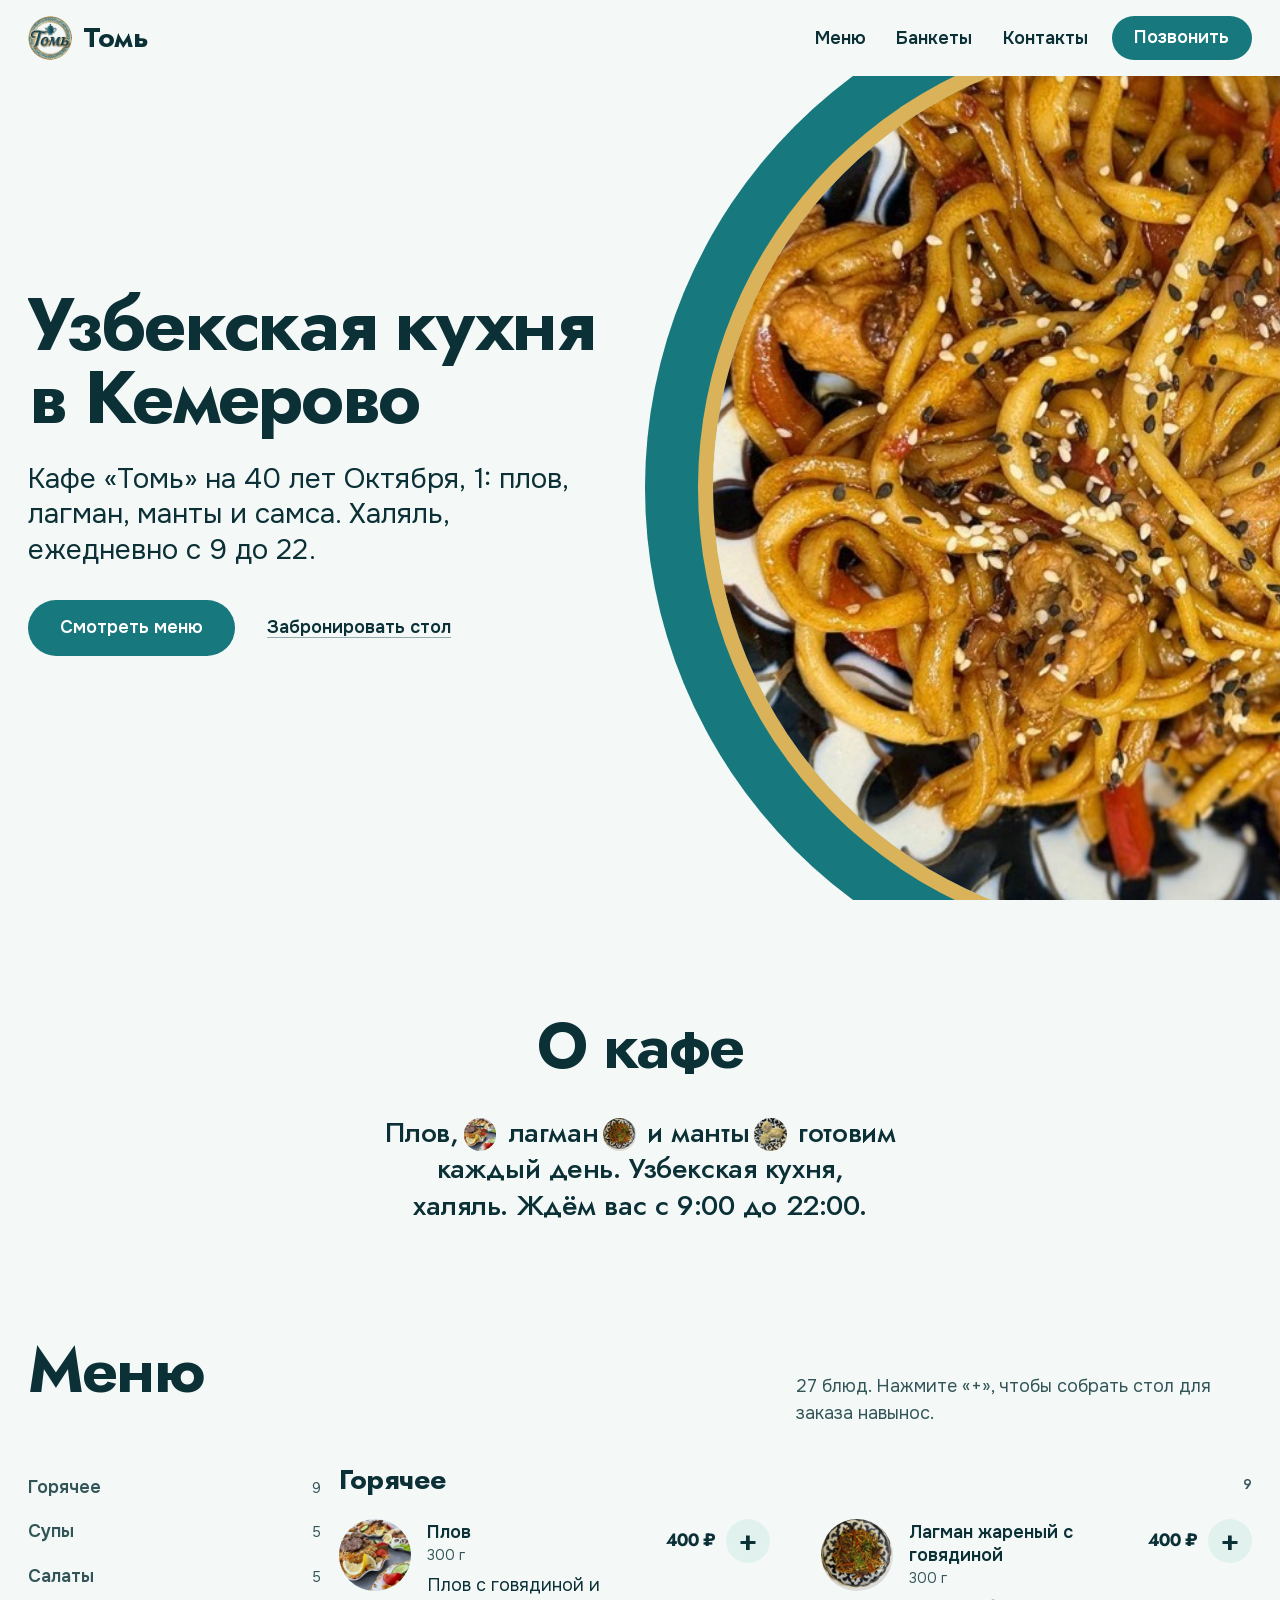
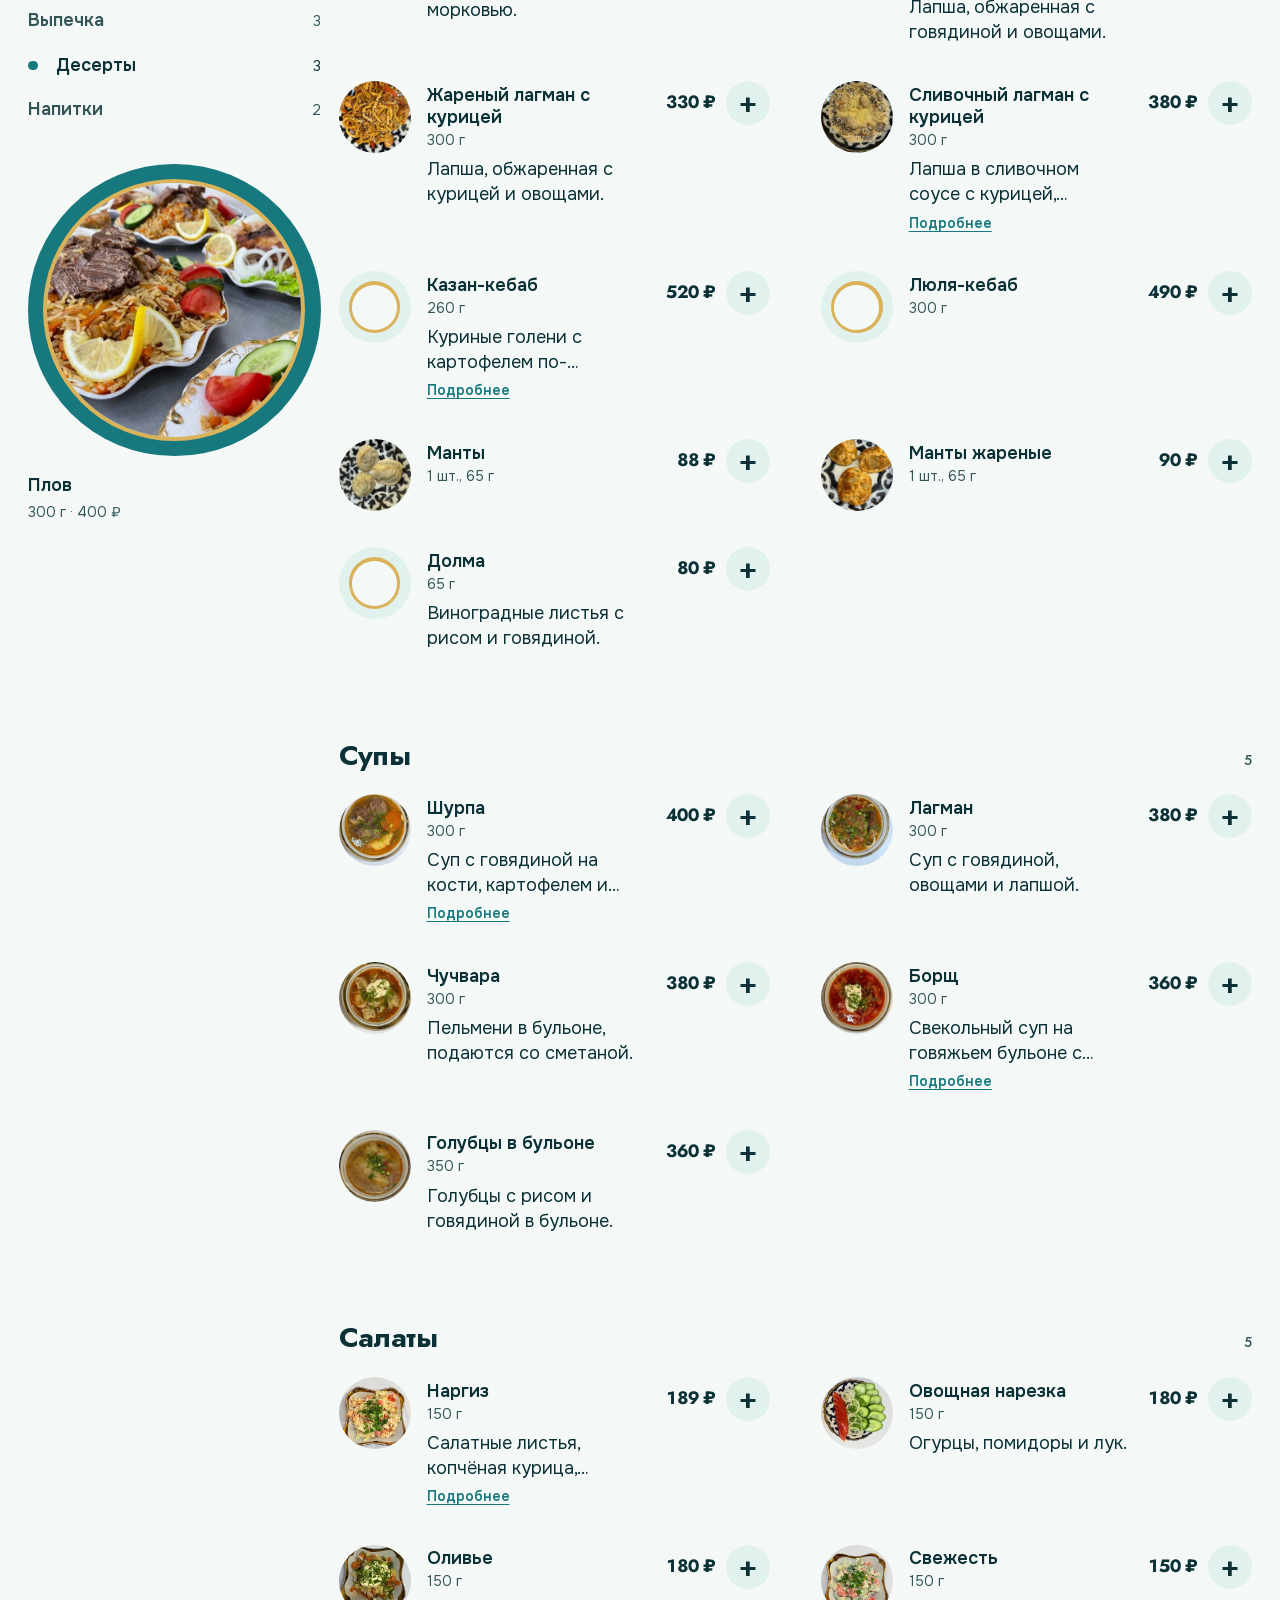
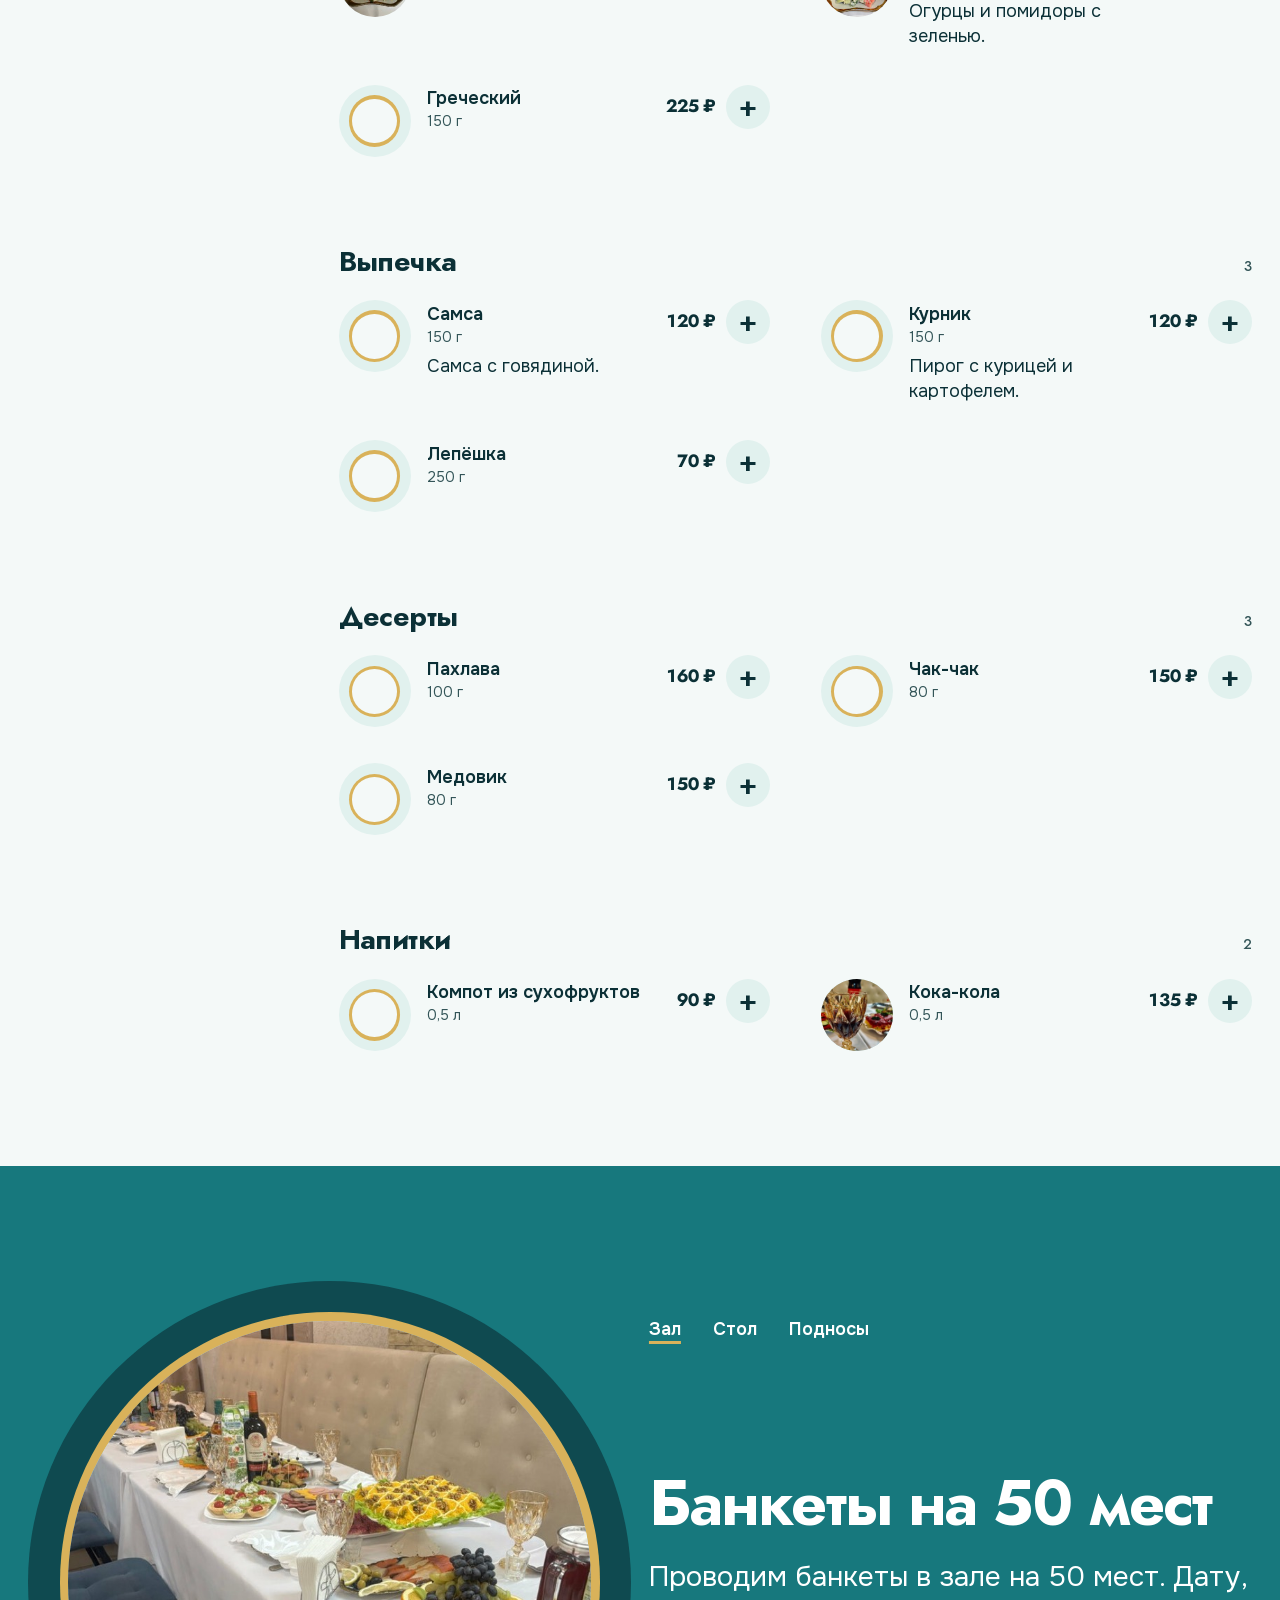
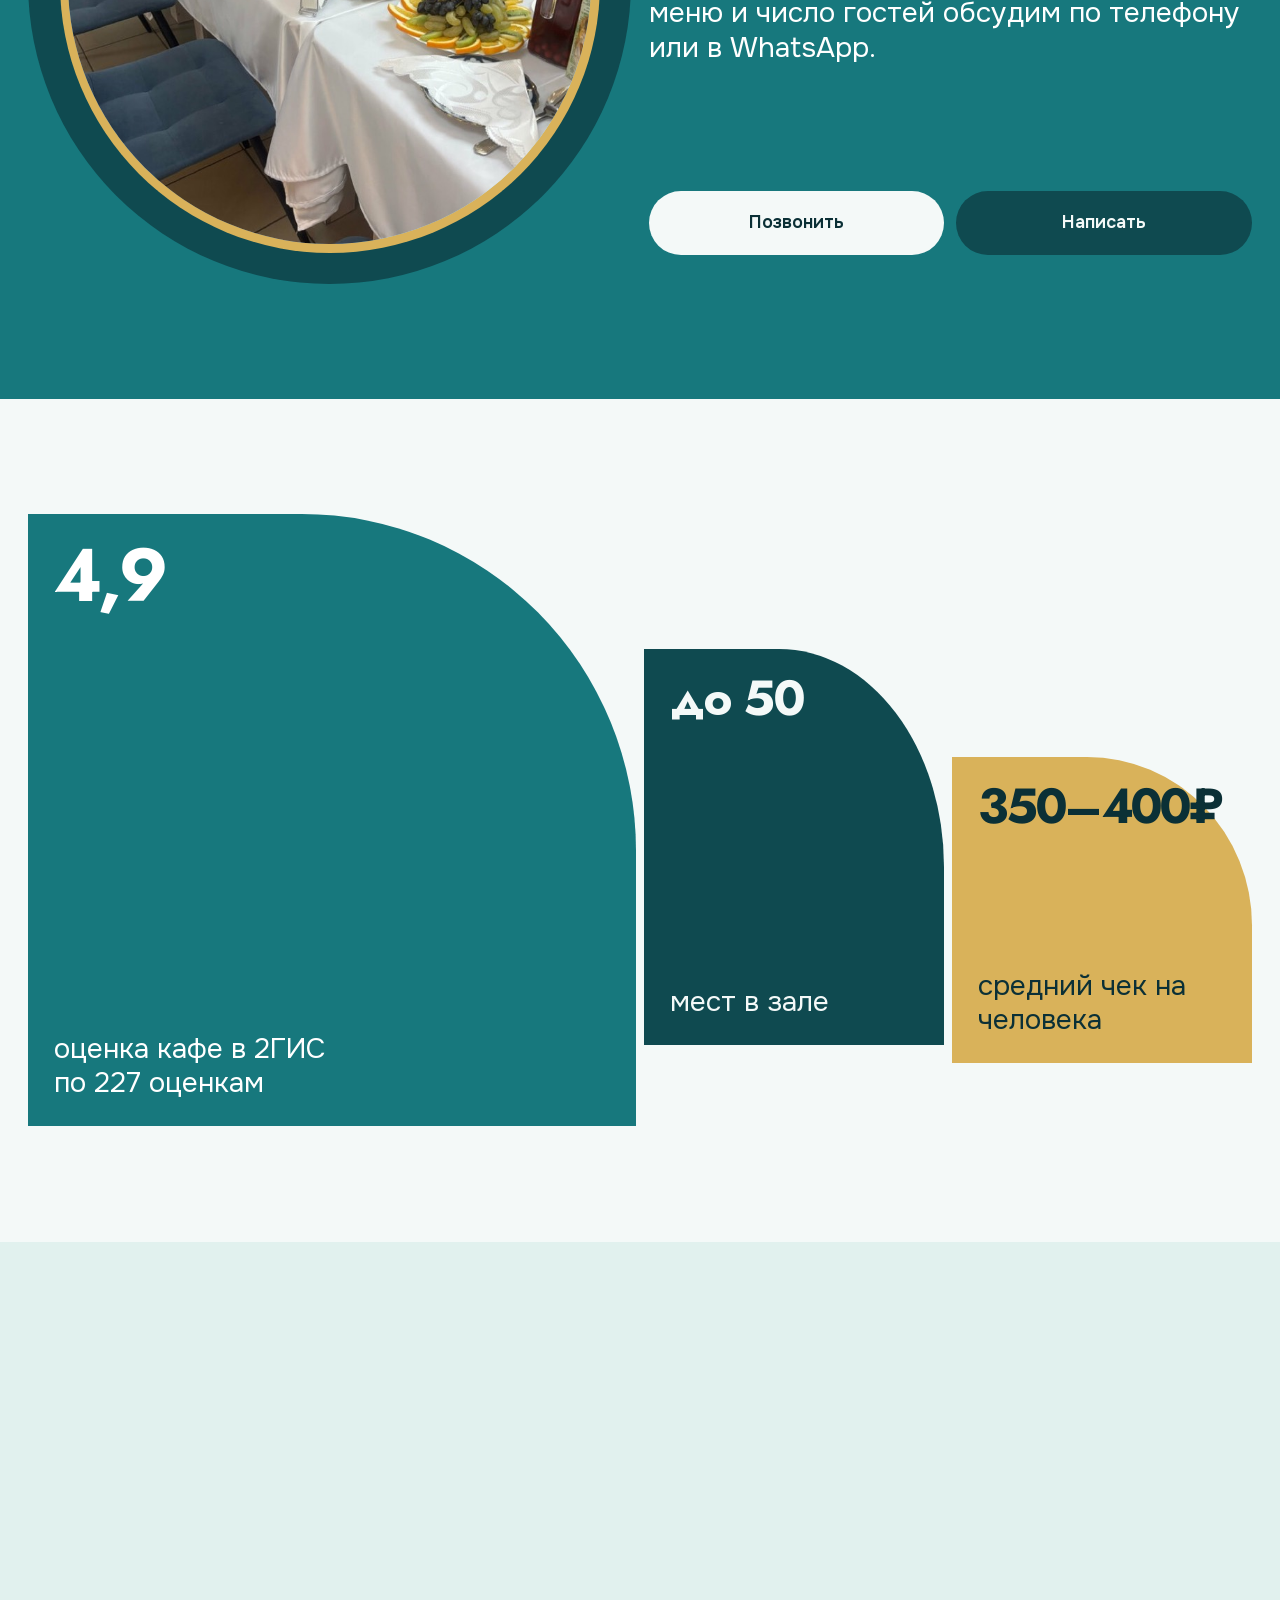
==== commit c23c9a8c: "Пересобрать index.html" ====
--- a/index.html
+++ b/index.html
@@ -14,6 +14,7 @@
 <link rel="icon" type="image/png" href="img/favicon.png">
 <link rel="preload" href="fonts/jost-cyrillic.woff2" as="font" type="font/woff2" crossorigin>
 <link rel="preload" href="fonts/onest-cyrillic.woff2" as="font" type="font/woff2" crossorigin>
+<link rel="preload" as="image" href="img/hero-lagman-kurica.jpg" imagesrcset="img/hero-lagman-kurica-640.jpg 640w, img/hero-lagman-kurica.jpg 900w" imagesizes="(max-width: 900px) 115vw, 70vw" fetchpriority="high">
 <link rel="stylesheet" href="css/styles.css">
 <script>document.documentElement.classList.add('js')</script>
 <script type="application/ld+json">
@@ -50,12 +51,15 @@
     <img src="img/logo.png" alt="" width="44" height="44">
     <span>Томь</span>
   </a>
-  <nav class="nav__links" aria-label="Разделы сайта">
+  <nav class="nav__links" id="nav-links" aria-label="Разделы сайта">
     <a href="#menu">Меню</a>
     <a href="#banquets">Банкеты</a>
     <a href="#contacts">Контакты</a>
+    <a class="nav__sheet" href="#book">Забронировать стол</a>
+    <a class="nav__sheet" href="tel:+79059959235">+7&nbsp;905&nbsp;995-92-35</a>
   </nav>
   <a class="button button--small nav__call" href="tel:+79059959235">Позвонить</a>
+  <button class="burger" type="button" id="burger" aria-expanded="false" aria-controls="nav-links" aria-label="Открыть меню сайта"><span></span><span></span><span></span></button>
 </header>
 
 <main>
@@ -76,7 +80,7 @@
       <span class="plate__rim" aria-hidden="true"></span>
       <span class="plate__ring" aria-hidden="true"></span>
       <span class="plate__photo">
-        <img src="img/hero-lagman-kurica.jpg" alt="Жареный лагман с курицей и кунжутом на узбекской тарелке с чёрно-белым орнаментом" width="900" height="1200" fetchpriority="high">
+        <img src="img/hero-lagman-kurica.jpg" srcset="img/hero-lagman-kurica-640.jpg 640w, img/hero-lagman-kurica.jpg 900w" sizes="(max-width: 900px) 115vw, 70vw" alt="Жареный лагман с курицей и кунжутом на узбекской тарелке с чёрно-белым орнаментом" width="900" height="1200" fetchpriority="high">
       </span>
     </figure>
   </section>
@@ -85,10 +89,10 @@
   <section class="intro" aria-labelledby="intro-title">
     <h2 class="head" id="intro-title" data-reveal>О кафе</h2>
     <p class="statement" data-reveal>
-      <span class="nw">Плов,<span class="thumb" aria-hidden="true"><img src="img/dish-plov.jpg" alt="" width="120" height="120" loading="lazy" style="object-position:28% 50%"></span></span>
-      <span class="nw">лагман<span class="thumb" aria-hidden="true"><img src="img/dish-lagman-zharenyy.jpg" alt="" width="120" height="120" loading="lazy"></span></span>
-      <span class="nw">и&nbsp;манты<span class="thumb" aria-hidden="true"><img src="img/dish-manty.jpg" alt="" width="120" height="120" loading="lazy"></span></span>
-      Узбекская кухня, халяль. Ждём вас с&nbsp;9:00 до&nbsp;22:00 на улице 40&nbsp;лет Октября,&nbsp;1.
+      <span class="nw">Плов,<span class="thumb" aria-hidden="true"><img src="img/t/dish-plov.jpg" alt="" width="40" height="40" decoding="async" loading="lazy" style="object-position:28% 50%"></span></span>
+      <span class="nw">лагман<span class="thumb" aria-hidden="true"><img src="img/t/dish-lagman-zharenyy.jpg" alt="" width="40" height="40" decoding="async" loading="lazy"></span></span>
+      <span class="nw">и&nbsp;манты<span class="thumb" aria-hidden="true"><img src="img/t/dish-manty.jpg" alt="" width="40" height="40" decoding="async" loading="lazy"></span></span>
+      готовим каждый день. Узбекская кухня, халяль. Ждём вас с&nbsp;9:00 до&nbsp;22:00.
     </p>
   </section>
 
@@ -124,8 +128,8 @@
       <section class="menu__cat" id="hot" aria-labelledby="hot-h">
         <h3 class="menu__cat-name" id="hot-h">Горячее <span>9</span></h3>
         <ul class="dishes">
-          <li class="dish" data-id="plov" data-name="Плов" data-price="400" data-weight="300 г" data-img="img/dish-plov.jpg" data-pos="28% 50%" style="--i:0">
-            <span class="dish__plate" aria-hidden="true"><img src="img/dish-plov.jpg" alt="" width="160" height="160" loading="lazy" decoding="async" style="object-position:28% 50%"></span>
+          <li class="dish" data-id="plov" data-name="Плов" data-price="400" data-weight="300 г" data-img="img/dish-plov.jpg" data-thumb="img/t/dish-plov.jpg" data-pos="28% 50%" style="--i:0">
+            <span class="dish__plate" aria-hidden="true"><img src="img/t/dish-plov.jpg" alt="" width="72" height="72" loading="lazy" decoding="async" style="object-position:28% 50%"></span>
             <div class="dish__body">
               <p class="dish__name">Плов</p>
               <p class="dish__meta">300 г</p>
@@ -137,8 +141,8 @@
               <button class="dish__add" type="button" aria-label="Добавить на стол: Плов, 400 ₽"><span aria-hidden="true">+</span></button>
             </div>
           </li>
-          <li class="dish" data-id="lagman-zharenyy" data-name="Лагман жареный с говядиной" data-price="400" data-weight="300 г" data-img="img/dish-lagman-zharenyy.jpg" style="--i:1">
-            <span class="dish__plate" aria-hidden="true"><img src="img/dish-lagman-zharenyy.jpg" alt="" width="160" height="160" loading="lazy" decoding="async"></span>
+          <li class="dish" data-id="lagman-zharenyy" data-name="Лагман жареный с говядиной" data-price="400" data-weight="300 г" data-img="img/dish-lagman-zharenyy.jpg" data-thumb="img/t/dish-lagman-zharenyy.jpg" style="--i:1">
+            <span class="dish__plate" aria-hidden="true"><img src="img/t/dish-lagman-zharenyy.jpg" alt="" width="72" height="72" loading="lazy" decoding="async"></span>
             <div class="dish__body">
               <p class="dish__name">Лагман жареный с говядиной</p>
               <p class="dish__meta">300 г</p>
@@ -150,8 +154,8 @@
               <button class="dish__add" type="button" aria-label="Добавить на стол: Лагман жареный с говядиной, 400 ₽"><span aria-hidden="true">+</span></button>
             </div>
           </li>
-          <li class="dish" data-id="lagman-zharenyy-kurica" data-name="Жареный лагман с курицей" data-price="330" data-weight="300 г" data-img="img/dish-lagman-kurica.jpg" style="--i:2">
-            <span class="dish__plate" aria-hidden="true"><img src="img/dish-lagman-kurica.jpg" alt="" width="160" height="160" loading="lazy" decoding="async"></span>
+          <li class="dish" data-id="lagman-zharenyy-kurica" data-name="Жареный лагман с курицей" data-price="330" data-weight="300 г" data-img="img/dish-lagman-kurica.jpg" data-thumb="img/t/dish-lagman-kurica.jpg" style="--i:2">
+            <span class="dish__plate" aria-hidden="true"><img src="img/t/dish-lagman-kurica.jpg" alt="" width="72" height="72" loading="lazy" decoding="async"></span>
             <div class="dish__body">
               <p class="dish__name">Жареный лагман с курицей</p>
               <p class="dish__meta">300 г</p>
@@ -163,8 +167,8 @@
               <button class="dish__add" type="button" aria-label="Добавить на стол: Жареный лагман с курицей, 330 ₽"><span aria-hidden="true">+</span></button>
             </div>
           </li>
-          <li class="dish" data-id="lagman-slivochnyy" data-name="Сливочный лагман с курицей" data-price="380" data-weight="300 г" data-img="img/dish-lagman-slivochnyy.jpg" style="--i:3">
-            <span class="dish__plate" aria-hidden="true"><img src="img/dish-lagman-slivochnyy.jpg" alt="" width="160" height="160" loading="lazy" decoding="async"></span>
+          <li class="dish" data-id="lagman-slivochnyy" data-name="Сливочный лагман с курицей" data-price="380" data-weight="300 г" data-img="img/dish-lagman-slivochnyy.jpg" data-thumb="img/t/dish-lagman-slivochnyy.jpg" style="--i:3">
+            <span class="dish__plate" aria-hidden="true"><img src="img/t/dish-lagman-slivochnyy.jpg" alt="" width="72" height="72" loading="lazy" decoding="async"></span>
             <div class="dish__body">
               <p class="dish__name">Сливочный лагман с курицей</p>
               <p class="dish__meta">300 г</p>
@@ -200,8 +204,8 @@
               <button class="dish__add" type="button" aria-label="Добавить на стол: Люля-кебаб, 490 ₽"><span aria-hidden="true">+</span></button>
             </div>
           </li>
-          <li class="dish" data-id="manty" data-name="Манты" data-price="88" data-weight="1 шт., 65 г" data-img="img/dish-manty.jpg" style="--i:5">
-            <span class="dish__plate" aria-hidden="true"><img src="img/dish-manty.jpg" alt="" width="160" height="160" loading="lazy" decoding="async"></span>
+          <li class="dish" data-id="manty" data-name="Манты" data-price="88" data-weight="1 шт., 65 г" data-img="img/dish-manty.jpg" data-thumb="img/t/dish-manty.jpg" style="--i:5">
+            <span class="dish__plate" aria-hidden="true"><img src="img/t/dish-manty.jpg" alt="" width="72" height="72" loading="lazy" decoding="async"></span>
             <div class="dish__body">
               <p class="dish__name">Манты</p>
               <p class="dish__meta">1 шт., 65 г</p>
@@ -211,8 +215,8 @@
               <button class="dish__add" type="button" aria-label="Добавить на стол: Манты, 88 ₽"><span aria-hidden="true">+</span></button>
             </div>
           </li>
-          <li class="dish" data-id="manty-zharenye" data-name="Манты жареные" data-price="90" data-weight="1 шт., 65 г" data-img="img/dish-manty-zharenye.jpg" style="--i:5">
-            <span class="dish__plate" aria-hidden="true"><img src="img/dish-manty-zharenye.jpg" alt="" width="160" height="160" loading="lazy" decoding="async"></span>
+          <li class="dish" data-id="manty-zharenye" data-name="Манты жареные" data-price="90" data-weight="1 шт., 65 г" data-img="img/dish-manty-zharenye.jpg" data-thumb="img/t/dish-manty-zharenye.jpg" style="--i:5">
+            <span class="dish__plate" aria-hidden="true"><img src="img/t/dish-manty-zharenye.jpg" alt="" width="72" height="72" loading="lazy" decoding="async"></span>
             <div class="dish__body">
               <p class="dish__name">Манты жареные</p>
               <p class="dish__meta">1 шт., 65 г</p>
@@ -240,8 +244,8 @@
       <section class="menu__cat" id="soups" aria-labelledby="soups-h">
         <h3 class="menu__cat-name" id="soups-h">Супы <span>5</span></h3>
         <ul class="dishes">
-          <li class="dish" data-id="shurpa" data-name="Шурпа" data-price="400" data-weight="300 г" data-img="img/dish-shurpa.jpg" style="--i:0">
-            <span class="dish__plate" aria-hidden="true"><img src="img/dish-shurpa.jpg" alt="" width="160" height="160" loading="lazy" decoding="async"></span>
+          <li class="dish" data-id="shurpa" data-name="Шурпа" data-price="400" data-weight="300 г" data-img="img/dish-shurpa.jpg" data-thumb="img/t/dish-shurpa.jpg" style="--i:0">
+            <span class="dish__plate" aria-hidden="true"><img src="img/t/dish-shurpa.jpg" alt="" width="72" height="72" loading="lazy" decoding="async"></span>
             <div class="dish__body">
               <p class="dish__name">Шурпа</p>
               <p class="dish__meta">300 г</p>
@@ -253,8 +257,8 @@
               <button class="dish__add" type="button" aria-label="Добавить на стол: Шурпа, 400 ₽"><span aria-hidden="true">+</span></button>
             </div>
           </li>
-          <li class="dish" data-id="lagman" data-name="Лагман" data-price="380" data-weight="300 г" data-img="img/dish-lagman-sup.jpg" style="--i:1">
-            <span class="dish__plate" aria-hidden="true"><img src="img/dish-lagman-sup.jpg" alt="" width="160" height="160" loading="lazy" decoding="async"></span>
+          <li class="dish" data-id="lagman" data-name="Лагман" data-price="380" data-weight="300 г" data-img="img/dish-lagman-sup.jpg" data-thumb="img/t/dish-lagman-sup.jpg" style="--i:1">
+            <span class="dish__plate" aria-hidden="true"><img src="img/t/dish-lagman-sup.jpg" alt="" width="72" height="72" loading="lazy" decoding="async"></span>
             <div class="dish__body">
               <p class="dish__name">Лагман</p>
               <p class="dish__meta">300 г</p>
@@ -266,8 +270,8 @@
               <button class="dish__add" type="button" aria-label="Добавить на стол: Лагман, 380 ₽"><span aria-hidden="true">+</span></button>
             </div>
           </li>
-          <li class="dish" data-id="chuchvara" data-name="Чучвара" data-price="380" data-weight="300 г" data-img="img/dish-chuchvara.jpg" style="--i:2">
-            <span class="dish__plate" aria-hidden="true"><img src="img/dish-chuchvara.jpg" alt="" width="160" height="160" loading="lazy" decoding="async"></span>
+          <li class="dish" data-id="chuchvara" data-name="Чучвара" data-price="380" data-weight="300 г" data-img="img/dish-chuchvara.jpg" data-thumb="img/t/dish-chuchvara.jpg" style="--i:2">
+            <span class="dish__plate" aria-hidden="true"><img src="img/t/dish-chuchvara.jpg" alt="" width="72" height="72" loading="lazy" decoding="async"></span>
             <div class="dish__body">
               <p class="dish__name">Чучвара</p>
               <p class="dish__meta">300 г</p>
@@ -279,8 +283,8 @@
               <button class="dish__add" type="button" aria-label="Добавить на стол: Чучвара, 380 ₽"><span aria-hidden="true">+</span></button>
             </div>
           </li>
-          <li class="dish" data-id="borsch" data-name="Борщ" data-price="360" data-weight="300 г" data-img="img/dish-borsch.jpg" style="--i:3">
-            <span class="dish__plate" aria-hidden="true"><img src="img/dish-borsch.jpg" alt="" width="160" height="160" loading="lazy" decoding="async"></span>
+          <li class="dish" data-id="borsch" data-name="Борщ" data-price="360" data-weight="300 г" data-img="img/dish-borsch.jpg" data-thumb="img/t/dish-borsch.jpg" style="--i:3">
+            <span class="dish__plate" aria-hidden="true"><img src="img/t/dish-borsch.jpg" alt="" width="72" height="72" loading="lazy" decoding="async"></span>
             <div class="dish__body">
               <p class="dish__name">Борщ</p>
               <p class="dish__meta">300 г</p>
@@ -292,8 +296,8 @@
               <button class="dish__add" type="button" aria-label="Добавить на стол: Борщ, 360 ₽"><span aria-hidden="true">+</span></button>
             </div>
           </li>
-          <li class="dish" data-id="golubtsy" data-name="Голубцы в бульоне" data-price="360" data-weight="350 г" data-img="img/dish-golubtsy.jpg" style="--i:4">
-            <span class="dish__plate" aria-hidden="true"><img src="img/dish-golubtsy.jpg" alt="" width="160" height="160" loading="lazy" decoding="async"></span>
+          <li class="dish" data-id="golubtsy" data-name="Голубцы в бульоне" data-price="360" data-weight="350 г" data-img="img/dish-golubtsy.jpg" data-thumb="img/t/dish-golubtsy.jpg" style="--i:4">
+            <span class="dish__plate" aria-hidden="true"><img src="img/t/dish-golubtsy.jpg" alt="" width="72" height="72" loading="lazy" decoding="async"></span>
             <div class="dish__body">
               <p class="dish__name">Голубцы в бульоне</p>
               <p class="dish__meta">350 г</p>
@@ -310,8 +314,8 @@
       <section class="menu__cat" id="salads" aria-labelledby="salads-h">
         <h3 class="menu__cat-name" id="salads-h">Салаты <span>5</span></h3>
         <ul class="dishes">
-          <li class="dish" data-id="nargiz" data-name="Наргиз" data-price="189" data-weight="150 г" data-img="img/dish-nargiz.jpg" style="--i:0">
-            <span class="dish__plate" aria-hidden="true"><img src="img/dish-nargiz.jpg" alt="" width="160" height="160" loading="lazy" decoding="async"></span>
+          <li class="dish" data-id="nargiz" data-name="Наргиз" data-price="189" data-weight="150 г" data-img="img/dish-nargiz.jpg" data-thumb="img/t/dish-nargiz.jpg" style="--i:0">
+            <span class="dish__plate" aria-hidden="true"><img src="img/t/dish-nargiz.jpg" alt="" width="72" height="72" loading="lazy" decoding="async"></span>
             <div class="dish__body">
               <p class="dish__name">Наргиз</p>
               <p class="dish__meta">150 г</p>
@@ -323,8 +327,8 @@
               <button class="dish__add" type="button" aria-label="Добавить на стол: Наргиз, 189 ₽"><span aria-hidden="true">+</span></button>
             </div>
           </li>
-          <li class="dish" data-id="ovoshnaya" data-name="Овощная нарезка" data-price="180" data-weight="150 г" data-img="img/dish-ovoshnaya.jpg" style="--i:1">
-            <span class="dish__plate" aria-hidden="true"><img src="img/dish-ovoshnaya.jpg" alt="" width="160" height="160" loading="lazy" decoding="async"></span>
+          <li class="dish" data-id="ovoshnaya" data-name="Овощная нарезка" data-price="180" data-weight="150 г" data-img="img/dish-ovoshnaya.jpg" data-thumb="img/t/dish-ovoshnaya.jpg" style="--i:1">
+            <span class="dish__plate" aria-hidden="true"><img src="img/t/dish-ovoshnaya.jpg" alt="" width="72" height="72" loading="lazy" decoding="async"></span>
             <div class="dish__body">
               <p class="dish__name">Овощная нарезка</p>
               <p class="dish__meta">150 г</p>
@@ -336,8 +340,8 @@
               <button class="dish__add" type="button" aria-label="Добавить на стол: Овощная нарезка, 180 ₽"><span aria-hidden="true">+</span></button>
             </div>
           </li>
-          <li class="dish" data-id="olivie" data-name="Оливье" data-price="180" data-weight="150 г" data-img="img/dish-olivie.jpg" style="--i:2">
-            <span class="dish__plate" aria-hidden="true"><img src="img/dish-olivie.jpg" alt="" width="160" height="160" loading="lazy" decoding="async"></span>
+          <li class="dish" data-id="olivie" data-name="Оливье" data-price="180" data-weight="150 г" data-img="img/dish-olivie.jpg" data-thumb="img/t/dish-olivie.jpg" style="--i:2">
+            <span class="dish__plate" aria-hidden="true"><img src="img/t/dish-olivie.jpg" alt="" width="72" height="72" loading="lazy" decoding="async"></span>
             <div class="dish__body">
               <p class="dish__name">Оливье</p>
               <p class="dish__meta">150 г</p>
@@ -347,8 +351,8 @@
               <button class="dish__add" type="button" aria-label="Добавить на стол: Оливье, 180 ₽"><span aria-hidden="true">+</span></button>
             </div>
           </li>
-          <li class="dish" data-id="svezhest" data-name="Свежесть" data-price="150" data-weight="150 г" data-img="img/dish-svezhest.jpg" style="--i:3">
-            <span class="dish__plate" aria-hidden="true"><img src="img/dish-svezhest.jpg" alt="" width="160" height="160" loading="lazy" decoding="async"></span>
+          <li class="dish" data-id="svezhest" data-name="Свежесть" data-price="150" data-weight="150 г" data-img="img/dish-svezhest.jpg" data-thumb="img/t/dish-svezhest.jpg" style="--i:3">
+            <span class="dish__plate" aria-hidden="true"><img src="img/t/dish-svezhest.jpg" alt="" width="72" height="72" loading="lazy" decoding="async"></span>
             <div class="dish__body">
               <p class="dish__name">Свежесть</p>
               <p class="dish__meta">150 г</p>
@@ -467,8 +471,8 @@
               <button class="dish__add" type="button" aria-label="Добавить на стол: Компот из сухофруктов, 90 ₽"><span aria-hidden="true">+</span></button>
             </div>
           </li>
-          <li class="dish" data-id="cola" data-name="Кока-кола" data-price="135" data-weight="0,5 л" data-img="img/dish-cola.jpg" data-pos="34% 62%" style="--i:1">
-            <span class="dish__plate" aria-hidden="true"><img src="img/dish-cola.jpg" alt="" width="160" height="160" loading="lazy" decoding="async" style="object-position:34% 62%"></span>
+          <li class="dish" data-id="cola" data-name="Кока-кола" data-price="135" data-weight="0,5 л" data-img="img/dish-cola.jpg" data-thumb="img/t/dish-cola.jpg" data-pos="34% 62%" style="--i:1">
+            <span class="dish__plate" aria-hidden="true"><img src="img/t/dish-cola.jpg" alt="" width="72" height="72" loading="lazy" decoding="async" style="object-position:34% 62%"></span>
             <div class="dish__body">
               <p class="dish__name">Кока-кола</p>
               <p class="dish__meta">0,5 л</p>
@@ -491,9 +495,9 @@
         <span class="plate__rim" aria-hidden="true"></span>
         <span class="plate__ring" aria-hidden="true"></span>
         <span class="plate__photo">
-          <img class="is-on" id="shot-zal" src="img/hall-zal.jpg" alt="Банкетный стол в зале: белая скатерть, закуски, фрукты, синие стулья и бежевый диван" width="825" height="1100">
-          <img id="shot-stol" src="img/hall-stol.jpg" alt="Накрытый стол: жареная курица, фрукты, нарезки, бокалы и сложенные салфетки" width="1100" height="825">
-          <img id="shot-trays" src="img/dish-lyulya.jpg" alt="Деревянные подносы с курицей, картофелем, люля-кебабом и запечёнными овощами" width="1200" height="663">
+          <img class="is-on" id="shot-zal" src="img/hall-zal-600.jpg" srcset="img/hall-zal-600.jpg 600w, img/hall-zal.jpg 1000w" sizes="(max-width: 900px) 90vw, 40rem" alt="Банкетный стол в зале: белая скатерть, закуски, фрукты, синие стулья и бежевый диван" width="750" height="1000" loading="lazy" decoding="async">
+          <img id="shot-stol" src="img/hall-stol-600.jpg" srcset="img/hall-stol-600.jpg 600w, img/hall-stol.jpg 1000w" sizes="(max-width: 900px) 90vw, 40rem" alt="Накрытый стол: жареная курица, фрукты, нарезки, бокалы и сложенные салфетки" width="1000" height="750" loading="lazy" decoding="async">
+          <img id="shot-trays" src="img/dish-lyulya-600.jpg" srcset="img/dish-lyulya-600.jpg 600w, img/dish-lyulya.jpg 1000w" sizes="(max-width: 900px) 90vw, 40rem" alt="Деревянные подносы с курицей, картофелем, люля-кебабом и запечёнными овощами" width="1000" height="553" loading="lazy" decoding="async">
         </span>
       </div>
     </div>
@@ -527,7 +531,7 @@
         <p class="tile__caption">мест в зале</p>
       </li>
       <li class="tile tile--gold" data-reveal style="--i:2">
-        <p class="tile__figure"><span>350–400 ₽</span></p>
+        <p class="tile__figure"><span>350–400<span class="rub">₽</span></span></p>
         <p class="tile__caption">средний чек на человека</p>
       </li>
     </ul>
@@ -555,13 +559,13 @@
           <span class="plate__rim" aria-hidden="true"></span>
           <span class="plate__ring" aria-hidden="true"></span>
           <span class="plate__photo">
-            <img src="img/facade.jpg" alt="Вход в кафе «Томь»: красное кирпичное здание с вывеской и бирюзовым орнаментом на окнах" width="1100" height="825" style="object-position:30% 50%">
+            <img src="img/facade-600.jpg" srcset="img/facade-600.jpg 600w, img/facade.jpg 1000w" sizes="(max-width: 900px) 70vw, 35rem" alt="Вход в кафе «Томь»: красное кирпичное здание с вывеской и бирюзовым орнаментом на окнах" width="1000" height="750" style="object-position:30% 50%" loading="lazy" decoding="async">
           </span>
         </figure>
         <div class="plate plate--map" data-open>
           <span class="plate__rim" aria-hidden="true"></span>
           <span class="plate__photo">
-            <iframe title="Карта: кафе «Томь», улица 40 лет Октября, 1" loading="lazy" src="https://www.openstreetmap.org/export/embed.html?bbox=85.9930%2C55.3890%2C86.0040%2C55.3950&amp;layer=mapnik&amp;marker=55.391964%2C85.998799"></iframe>
+            <button class="map-load" type="button" data-src="https://www.openstreetmap.org/export/embed.html?bbox=85.9930%2C55.3890%2C86.0040%2C55.3950&amp;layer=mapnik&amp;marker=55.391964%2C85.998799">Показать карту</button>
           </span>
         </div>
       </div>
--- a/css/styles.css
+++ b/css/styles.css
@@ -0,0 +1,511 @@
+/* Кафе «Томь». Один мотив: круглая тарелка (эмблема, блюда на тарелках, окна фасада). */
+
+@font-face { font-family: 'Jost'; font-style: normal; font-weight: 500 700; font-display: swap; src: url('../fonts/jost-cyrillic.woff2') format('woff2'); unicode-range: U+0301, U+0400-045F, U+0490-0491, U+04B0-04B1, U+2116; }
+@font-face { font-family: 'Jost'; font-style: normal; font-weight: 500 700; font-display: swap; src: url('../fonts/jost-latin.woff2') format('woff2'); unicode-range: U+0000-00FF, U+0131, U+0152-0153, U+02BB-02BC, U+02C6, U+02DA, U+02DC, U+0304, U+0308, U+0329, U+2000-206F, U+20AC, U+2122, U+2191, U+2193, U+2212, U+2215, U+FEFF, U+FFFD; }
+@font-face { font-family: 'Jost'; font-style: normal; font-weight: 500 700; font-display: swap; src: url('../fonts/jost-latin-ext.woff2') format('woff2'); unicode-range: U+20BD; }
+@font-face { font-family: 'Onest'; font-style: normal; font-weight: 400 600; font-display: swap; src: url('../fonts/onest-cyrillic.woff2') format('woff2'); unicode-range: U+0301, U+0400-045F, U+0490-0491, U+04B0-04B1, U+2116; }
+@font-face { font-family: 'Onest'; font-style: normal; font-weight: 400 600; font-display: swap; src: url('../fonts/onest-latin.woff2') format('woff2'); unicode-range: U+0000-00FF, U+0131, U+0152-0153, U+02BB-02BC, U+02C6, U+02DA, U+02DC, U+0304, U+0308, U+0329, U+2000-206F, U+20AC, U+2122, U+2191, U+2193, U+2212, U+2215, U+FEFF, U+FFFD; }
+@font-face { font-family: 'Onest'; font-style: normal; font-weight: 400 600; font-display: swap; src: url('../fonts/onest-latin-ext.woff2') format('woff2'); unicode-range: U+20BD; }
+
+:root {
+  /* Цвета взяты у самого кафе: бирюза эмблемы, золотое кольцо, белая скатерть */
+  --bg: #f4f9f8;
+  --surface: #e1f1ee;
+  --pale: #bfe3de;
+  --ink: #0b3036;
+  --muted: #335558;
+  --accent: #17787d;
+  --accent-strong: #0f6368;
+  --accent-ink: #ffffff;
+  --deep: #0f4a50;
+  --gold: #d9b25a;
+
+  --display: 'Jost', 'Futura', 'Avenir Next', system-ui, sans-serif;
+  --text: 'Onest', system-ui, -apple-system, 'Segoe UI', sans-serif;
+
+  /* пять размеров */
+  --step-small: 0.875rem;
+  --step-body: clamp(1rem, 0.96rem + 0.2vw, 1.125rem);
+  --step-lead: clamp(1.375rem, 1.05rem + 0.9vw, 1.875rem);
+  --step-head: clamp(2.25rem, 1.2rem + 3.4vw, 4rem);
+  --step-display: clamp(2.7rem, 0.9rem + 4.7vw, 5.5rem);
+
+  --margin: clamp(1rem, 2.2vw, 2rem);
+  --gutter: clamp(0.75rem, 1.4vw, 1.5rem);
+  --gap-section: clamp(4.5rem, 9vw, 8rem);
+
+  --ease-out: cubic-bezier(0.22, 1, 0.36, 1);
+  --ease-expo: cubic-bezier(0.16, 1, 0.3, 1);
+  --ease-in-out: cubic-bezier(0.76, 0, 0.24, 1);
+  --ease-soft: cubic-bezier(0.33, 1, 0.68, 1);
+  --t-press: 140ms;
+  --t-hover: 180ms;
+  --t-ui: 240ms;
+}
+
+*, *::before, *::after { box-sizing: border-box; }
+html { -webkit-text-size-adjust: 100%; scroll-behavior: smooth; scroll-padding-top: 1rem; }
+body {
+  margin: 0;
+  background: var(--bg);
+  color: var(--ink);
+  font: 400 var(--step-body)/1.5 var(--text);
+  text-wrap: pretty;
+  -webkit-font-smoothing: antialiased;
+}
+img, svg, iframe { display: block; max-width: 100%; }
+h1, h2, h3, p, ul, ol, dl, dd, figure { margin: 0; }
+ul, ol { padding: 0; list-style: none; }
+a { color: inherit; }
+button, input { font: inherit; color: inherit; }
+button { cursor: pointer; }
+::selection { background: var(--accent); color: var(--accent-ink); }
+:focus-visible { outline: 3px solid var(--accent); outline-offset: 3px; }
+.sr-only { position: absolute; width: 1px; height: 1px; margin: -1px; padding: 0; overflow: hidden; clip: rect(0 0 0 0); white-space: nowrap; border: 0; }
+.skip { position: absolute; left: var(--margin); top: -4rem; z-index: 50; background: var(--ink); color: var(--bg); padding: 0.75rem 1.25rem; border-radius: 999px; }
+.skip:focus { top: 0.75rem; }
+
+/* Типографика */
+.display, .head { font-family: var(--display); font-weight: 700; text-wrap: balance; }
+.display { font-size: var(--step-display); line-height: 0.98; letter-spacing: -0.035em; }
+.head { font-size: var(--step-head); line-height: 1.02; letter-spacing: -0.03em; }
+.lead { font-size: var(--step-lead); line-height: 1.25; max-width: 30ch; }
+
+/* Кнопки и ссылки: одна форма (круг и его растяжение, «таблетка») */
+.button {
+  display: inline-flex; align-items: center; justify-content: center; gap: 0.5rem;
+  min-height: 56px; padding: 0 2rem;
+  border: 0; border-radius: 999px;
+  background: var(--accent); color: var(--accent-ink);
+  font: 600 var(--step-body)/1 var(--text); text-decoration: none; text-align: center;
+  transition: transform var(--t-press) var(--ease-out), background-color var(--t-hover) ease, color var(--t-hover) ease;
+}
+.button:active { transform: scale(0.97); }
+.button--small { min-height: 44px; padding: 0 1.4rem; }
+.button--wide { width: 100%; min-height: 64px; }
+.button--light { background: var(--bg); color: var(--ink); }
+.button--ghost { background: var(--deep); color: var(--bg); }
+@media (hover: hover) and (pointer: fine) {
+  .button:hover { background: var(--accent-strong); }
+  .button--light:hover { background: var(--pale); }
+  .button--ghost:hover { background: var(--ink); }
+}
+.link {
+  background: none; border: 0; padding: 0; color: inherit; cursor: pointer;
+  font: 600 var(--step-body)/1.3 var(--text);
+  text-decoration: underline; text-underline-offset: 0.22em; text-decoration-thickness: 0.07em;
+  text-decoration-color: color-mix(in srgb, currentColor 40%, transparent);
+  transition: text-decoration-color var(--t-hover) ease;
+}
+@media (hover: hover) and (pointer: fine) { .link:hover { text-decoration-color: currentColor; } }
+
+/* Навигация */
+.nav {
+  display: flex; align-items: center; justify-content: space-between; gap: 1.5rem;
+  padding: 0.9rem var(--margin);
+  min-height: 76px;
+}
+.brand { display: inline-flex; align-items: center; gap: 0.7rem; text-decoration: none; font: 700 1.75rem/1 var(--display); letter-spacing: -0.02em; }
+.brand img { width: 44px; height: 44px; border-radius: 50%; }
+.nav__links { display: flex; gap: clamp(1rem, 2.4vw, 2.25rem); margin-inline: auto 0; }
+.nav__links a { font-weight: 600; text-decoration: none; padding: 0.5rem 0; }
+.nav__sheet, .burger { display: none; }
+
+/* Тарелка: один мотив во всех масштабах. Кайма, золотое кольцо, фото в круге */
+.plate { position: relative; display: block; width: 100%; aspect-ratio: 1; border-radius: 50%; --rim: var(--accent); --ring: var(--gold); }
+.plate__rim { position: absolute; inset: 0; border-radius: 50%; background: var(--rim); }
+.plate__ring { position: absolute; inset: 5.2%; border-radius: 50%; background: var(--ring); }
+.plate__photo { position: absolute; inset: 6.6%; border-radius: 50%; overflow: clip; background: var(--pale); }
+.plate__photo img { display: block; width: 100%; height: 100%; object-fit: cover; }
+.plate--map .plate__photo { inset: 4%; }
+.plate--map .plate__ring { display: none; }
+.plate--map iframe { width: 100%; height: 100%; border: 0; filter: saturate(0.85); }
+.plate--map .plate__photo { display: grid; place-items: center; }
+.map-load { width: 100%; height: 100%; border: 0; background: var(--pale); color: var(--deep); font: 700 var(--step-lead)/1.1 var(--display); letter-spacing: -0.02em; text-align: center; padding: 1rem; text-wrap: balance; transition: transform var(--t-press) var(--ease-out); }
+.map-load:active { transform: scale(0.97); }
+
+/* 1. Главный экран */
+.hero {
+  position: relative; overflow: clip;
+  min-height: calc(100svh - 76px);
+  display: grid; align-items: center;
+  padding: 2rem var(--margin) 4rem;
+}
+.hero__copy { position: relative; z-index: 2; max-width: min(50vw, 46rem); display: grid; gap: 2rem; justify-items: start; }
+.hero__copy .lead { margin-top: -0.25rem; }
+.hero__actions { display: flex; flex-wrap: wrap; align-items: center; gap: 1.25rem 2rem; }
+.lines .line { display: block; overflow: hidden; padding-bottom: 0.22em; margin-bottom: -0.22em; }
+.lines [data-line] { display: block; }
+.plate--hero {
+  --d: min(126svh, 80vw);
+  position: absolute; z-index: 1;
+  width: var(--d);
+  top: 50%; left: calc(100% - var(--d) * 0.62);
+  transform: translateY(-50%);
+}
+.plate--hero .plate__photo img { transform-origin: 50% 50%; }
+
+/* 2. О кафе: один центр, одна ось */
+.intro { padding: var(--gap-section) var(--margin); text-align: center; display: grid; justify-items: center; gap: 2.25rem; }
+.statement {
+  font: 500 var(--step-lead)/1.28 var(--display); letter-spacing: -0.015em;
+  max-width: 38ch; text-wrap: balance;
+}
+.nw { white-space: nowrap; }
+.thumb { display: inline-block; width: 1.15em; height: 1.15em; margin-inline: 0.18em 0.1em; vertical-align: -0.3em; border-radius: 50%; overflow: clip; background: var(--pale); }
+.thumb img { width: 100%; height: 100%; object-fit: cover; }
+
+/* 3. Меню */
+.menu { padding: 0 var(--margin) var(--gap-section); }
+.menu__head { display: flex; flex-wrap: wrap; align-items: baseline; justify-content: space-between; gap: 0.75rem 2rem; margin-bottom: clamp(1.5rem, 3vw, 2.5rem); }
+.menu__note { color: var(--muted); max-width: 38ch; }
+.menu__layout { display: grid; grid-template-columns: repeat(12, minmax(0, 1fr)); column-gap: var(--gutter); align-items: start; }
+.menu__rail { grid-column: 1 / 4; position: sticky; top: 1.5rem; display: grid; gap: 2rem; }
+.menu__list { grid-column: 4 / 13; display: grid; gap: 0; }
+
+.menu__index { display: grid; }
+.menu__index a { display: flex; justify-content: space-between; align-items: baseline; gap: 1rem; padding: 0.55rem 0; text-decoration: none; font-weight: 600; color: var(--muted); transition: color var(--t-hover) ease, transform var(--t-ui) var(--ease-out); }
+.menu__index a span { font-size: var(--step-small); font-weight: 400; }
+.menu__index a.is-active { color: var(--ink); }
+.menu__index a.is-active::before { content: ''; flex: none; width: 0.6rem; height: 0.6rem; margin-right: 0.15rem; align-self: center; border-radius: 50%; background: var(--accent); }
+.menu__index a.is-active { justify-content: flex-start; }
+.menu__index a.is-active span { margin-left: auto; }
+
+.menu__preview { display: grid; gap: 1rem; justify-items: start; }
+.menu__preview .plate { width: min(100%, 22rem); }
+.menu__preview .plate__photo img { transition: opacity 240ms ease; }
+.menu__preview .plate__label {
+  position: absolute; inset: 0; display: none; place-items: center; padding: 14%;
+  background: var(--accent); color: var(--accent-ink);
+  font: 700 var(--step-lead)/1.05 var(--display); letter-spacing: -0.02em; text-align: center; text-wrap: balance;
+}
+.menu__preview.is-empty .plate__label { display: grid; }
+.menu__preview.is-empty img { visibility: hidden; }
+.menu__preview figcaption { display: grid; gap: 0.15rem; min-height: 3.2rem; }
+.menu__preview figcaption b { font-weight: 600; }
+.menu__preview figcaption span { color: var(--muted); font-size: var(--step-small); }
+
+.menu__cat { padding-top: clamp(4.75rem, 7vw, 6rem); }
+.menu__cat:first-child { padding-top: 0; }
+.menu__cat-name { display: flex; align-items: baseline; justify-content: space-between; gap: 1rem; margin-bottom: 1.5rem; font: 700 var(--step-lead)/1.05 var(--display); letter-spacing: -0.02em; scroll-margin-top: 1.5rem; }
+.menu__cat-name span { font-size: var(--step-small); font-weight: 500; letter-spacing: 0; color: var(--muted); }
+.dishes { display: grid; grid-template-columns: repeat(2, minmax(0, 1fr)); column-gap: clamp(2rem, 4vw, 4rem); row-gap: 2.25rem; }
+
+.dish {
+  --bullet: 72px;
+  display: grid; grid-template-columns: var(--bullet) minmax(0, 1fr) auto; align-items: start; column-gap: 1rem;
+  position: relative;
+}
+.dish__plate { grid-row: 1; width: var(--bullet); aspect-ratio: 1; border-radius: 50%; overflow: clip; background: var(--pale); }
+.dish__plate img { width: 100%; height: 100%; object-fit: cover; }
+.dish__plate.is-empty { position: relative; background: var(--surface); }
+.dish__plate.is-empty::before, .dish__plate.is-empty::after { content: ''; position: absolute; border-radius: 50%; }
+.dish__plate.is-empty::before { inset: 14%; background: var(--gold); }
+.dish__plate.is-empty::after { inset: 19%; background: var(--bg); }
+.dish__body { min-width: 0; padding-top: 0.15rem; }
+.dish__name { font-weight: 600; line-height: 1.25; }
+.dish__meta { font-size: var(--step-small); color: var(--muted); margin-top: 0.1rem; }
+.dish__desc { margin-top: 0.4rem; color: var(--ink); line-height: 1.4; display: -webkit-box; -webkit-line-clamp: 2; -webkit-box-orient: vertical; overflow: hidden; }
+.dish.is-open .dish__desc { display: block; -webkit-line-clamp: unset; }
+.dish__more { margin-top: 0.15rem; padding: 0.35rem 0; background: none; border: 0; font: 600 var(--step-small)/1 var(--text); color: var(--accent); text-decoration: underline; text-underline-offset: 0.22em; text-decoration-thickness: 0.07em; }
+.dish__more[hidden] { display: none; }
+.dish__side { display: flex; align-items: center; gap: 0.6rem; }
+.dish__price { font: 700 var(--step-body)/1 var(--display); letter-spacing: -0.01em; font-variant-numeric: tabular-nums; white-space: nowrap; }
+.dish__add {
+  flex: none; width: 44px; height: 44px; border-radius: 50%; border: 0;
+  background: var(--surface); color: var(--ink);
+  display: grid; place-items: center; font: 600 var(--step-lead)/1 var(--display);
+  transition: transform var(--t-press) var(--ease-out), background-color var(--t-hover) ease, color var(--t-hover) ease;
+}
+.dish__add:active { transform: scale(0.92); }
+.dish.is-added .dish__add { background: var(--accent); color: var(--accent-ink); }
+
+/* 4. Банкеты: полоса, делящая страницу пополам */
+.showcase {
+  background: var(--accent); color: var(--accent-ink);
+  display: grid; grid-template-columns: repeat(2, minmax(0, 1fr)); column-gap: var(--gutter); align-items: center;
+  padding: var(--gap-section) var(--margin);
+  min-height: 88svh;
+}
+.showcase__media { display: grid; justify-items: center; }
+.plate--showcase { --rim: var(--deep); --ring: var(--gold); width: min(100%, 80svh, 40rem); }
+.plate--showcase .plate__photo img { position: absolute; inset: 0; opacity: 0; transition: opacity 500ms ease; }
+.plate--showcase .plate__photo img.is-on { opacity: 1; }
+.showcase__copy { display: flex; flex-direction: column; justify-content: space-between; gap: clamp(2rem, 6vw, 5rem); min-height: min(70svh, 34rem); max-width: 40rem; }
+.tabs { display: flex; flex-wrap: wrap; gap: 0.5rem 2rem; }
+.tabs button { background: none; border: 0; padding: 0.5rem 0; font: 600 var(--step-body)/1.2 var(--text); color: var(--accent-ink); text-decoration: underline; text-underline-offset: 0.35em; text-decoration-thickness: 0.07em; text-decoration-color: transparent; transition: text-decoration-color var(--t-hover) ease; }
+.tabs button[aria-selected='true'] { text-decoration-color: var(--gold); text-decoration-thickness: 0.14em; }
+@media (hover: hover) and (pointer: fine) { .tabs button:hover { text-decoration-color: currentColor; } }
+.tabs { display: none; }
+.js .tabs { display: flex; }
+.showcase__text { display: grid; gap: 1.5rem; }
+.showcase__lead { max-width: 34ch; font-size: var(--step-lead); line-height: 1.25; }
+.showcase__actions { display: grid; grid-template-columns: repeat(2, minmax(0, 1fr)); gap: 0.75rem; }
+
+/* 5. Цифры: плитки, которые не стоят в ряд */
+.stats { display: grid; grid-template-columns: repeat(12, minmax(0, 1fr)); gap: 8px; padding: var(--gap-section) var(--margin); align-items: start; }
+.stats__title { grid-column: 7 / 13; grid-row: 1; align-self: start; }
+.stats__tiles { display: contents; }
+.tile { display: flex; flex-direction: column; justify-content: space-between; padding: clamp(1rem, 2vw, 1.75rem); grid-row: 1; border-top-right-radius: min(55%, 22rem); }
+.tile__figure > span { white-space: nowrap; }
+.tile__figure { font: 700 var(--step-display)/0.95 var(--display); letter-spacing: -0.035em; font-variant-numeric: tabular-nums; }
+.tile__caption { font-size: var(--step-lead); line-height: 1.2; max-width: 16ch; }
+.tile--accent { grid-column: 1 / 7; height: max(68vh, 26rem); background: var(--accent); color: var(--accent-ink); }
+.tile--deep { grid-column: 7 / 10; margin-top: max(15vh, 6.5rem); height: max(44vh, 20rem); background: var(--deep); color: var(--bg); }
+.tile--gold { grid-column: 10 / 13; margin-top: max(27vh, 11rem); height: max(34vh, 16rem); background: var(--gold); color: var(--ink); }
+.tile--deep .tile__figure, .tile--gold .tile__figure { font-size: clamp(2rem, 0.6rem + 3.1vw, 3.75rem); }
+
+/* 6. Контакты и бронь */
+.contacts { background: var(--surface); padding: var(--gap-section) var(--margin); display: grid; gap: var(--gap-section); }
+.contacts__find { display: grid; grid-template-columns: repeat(12, minmax(0, 1fr)); column-gap: var(--gutter); align-items: center; }
+.contacts__info { grid-column: 1 / 7; display: grid; gap: 2rem; max-width: 40rem; }
+.facts { display: grid; gap: 1.25rem; }
+.facts dt { font-size: var(--step-small); color: var(--muted); }
+.facts dd { margin-top: 0.15rem; max-width: 36ch; }
+.contacts__maps { display: flex; flex-wrap: wrap; gap: 0.75rem 2rem; }
+.contacts__credit { font-size: var(--step-small); color: var(--muted); max-width: 44ch; }
+.contacts__credit .link { font-size: inherit; font-weight: 600; }
+.contacts__pictures { grid-column: 7 / 13; position: relative; aspect-ratio: 1.02; }
+.plate--facade { position: absolute; left: 0; top: 0; width: 70%; }
+.plate--map { position: absolute; right: 0; bottom: 0; width: 52%; --rim: var(--deep); transition-delay: 180ms; }
+
+.coupon {
+  position: relative; justify-self: center; width: min(100%, 76rem);
+  display: grid; grid-template-columns: 46% minmax(0, 1fr);
+  background: var(--deep); color: var(--bg);
+}
+.coupon__text { position: relative; padding: clamp(1.5rem, 3.4vw, 3rem); display: flex; flex-direction: column; justify-content: space-between; gap: 2rem; border-right: 5px dotted var(--surface); }
+.coupon__text::before, .coupon__text::after { content: ''; position: absolute; right: -16.5px; width: 28px; height: 28px; border-radius: 50%; background: var(--surface); }
+.coupon__text::before { top: -14px; }
+.coupon__text::after { bottom: -14px; }
+.coupon__title { font: 700 var(--step-head)/1 var(--display); letter-spacing: -0.03em; text-wrap: balance; overflow-wrap: anywhere; }
+.coupon__fields { padding: clamp(1.5rem, 3.4vw, 3rem); display: grid; gap: 0.65rem; align-content: center; }
+.field input {
+  width: 100%; min-height: 56px; padding: 0 1.5rem; border: 0; border-radius: 999px;
+  background: color-mix(in srgb, var(--bg) 14%, var(--deep)); color: var(--bg);
+  font: 400 var(--step-body)/1 var(--text);
+  transition: background-color var(--t-hover) ease;
+}
+.field input::placeholder { color: color-mix(in srgb, var(--bg) 78%, var(--deep)); }
+.field input:focus-visible { outline-color: var(--gold); background: color-mix(in srgb, var(--bg) 22%, var(--deep)); }
+.field input[type='datetime-local'], .field input[type='number'] { color-scheme: dark; }
+.field input[aria-invalid='true'] { outline: 3px solid var(--gold); outline-offset: 0; }
+.coupon__submit { min-height: 60px; margin-top: 0.35rem; border: 0; border-radius: 999px; background: var(--gold); color: var(--ink); font: 700 var(--step-body)/1 var(--text); transition: transform var(--t-press) var(--ease-out), background-color var(--t-hover) ease; }
+.coupon__submit:active { transform: scale(0.98); }
+@media (hover: hover) and (pointer: fine) { .coupon__submit:hover { background: var(--bg); } }
+.coupon__error { color: var(--gold); font-size: var(--step-small); }
+
+/* 7. Подвал */
+.footer { background: var(--pale); color: var(--ink); padding: clamp(3rem, 6vw, 5rem) var(--margin) 1.25rem; display: grid; gap: clamp(2.5rem, 5vw, 4rem); }
+.mark { width: 100%; height: auto; }
+.mark--letters { display: none; }
+.footer__cols { display: grid; grid-template-columns: repeat(12, minmax(0, 1fr)); column-gap: var(--gutter); row-gap: 2rem; }
+.footer__links { grid-column: 1 / 9; display: grid; grid-template-columns: repeat(4, minmax(0, 1fr)); gap: 0.5rem var(--gutter); align-content: start; }
+.footer__links a { font-weight: 600; text-decoration: none; padding: 0.35rem 0; }
+@media (hover: hover) and (pointer: fine) { .footer__links a:hover { text-decoration: underline; text-underline-offset: 0.3em; text-decoration-thickness: 0.07em; } }
+.footer__contact { grid-column: 9 / 13; font-style: normal; display: grid; gap: 0.5rem; }
+.footer__bar { display: flex; align-items: center; justify-content: space-between; gap: 1rem; }
+.footer__bar p { font-size: var(--step-small); }
+
+/* Стол: корзина для заказа навынос */
+.cart {
+  position: fixed; z-index: 30; right: var(--margin); bottom: var(--margin);
+  width: 88px; aspect-ratio: 1; border-radius: 50%; border: 0;
+  background: var(--ink); color: var(--bg);
+  display: grid; place-content: center; justify-items: center; gap: 0.1rem;
+  transition: transform var(--t-ui) var(--ease-out), background-color var(--t-hover) ease;
+}
+.cart[hidden] { display: none; }
+.cart:active { transform: scale(0.95); }
+.cart__count { font: 700 1.75rem/1 var(--display); font-variant-numeric: tabular-nums; }
+.cart__label { font-size: var(--step-small); line-height: 1; }
+.cart.is-bump { animation: cart-bump 360ms var(--ease-out); }
+@keyframes cart-bump { 0% { transform: scale(1); } 40% { transform: scale(1.1); } 100% { transform: scale(1); } }
+@media (hover: hover) and (pointer: fine) { .cart:hover { background: var(--accent); } }
+
+.table {
+  margin: 0 0 0 auto; padding: clamp(1.25rem, 3vw, 2rem);
+  width: min(30rem, 100%); max-width: 100%; height: 100dvh; max-height: none;
+  border: 0; background: var(--bg); color: var(--ink);
+  overflow: auto;
+}
+.table:not([open]) { display: none; }
+.table::backdrop { background: rgb(11 48 54 / 0.5); }
+.table__head { display: flex; align-items: center; justify-content: space-between; gap: 1rem; margin-bottom: 1.5rem; }
+.table__title { font: 700 var(--step-head)/1 var(--display); letter-spacing: -0.03em; }
+.table__close { width: 48px; height: 48px; border-radius: 50%; border: 0; background: var(--surface); display: grid; place-items: center; font: 500 1.9rem/1 var(--display); transition: background-color var(--t-hover) ease, transform var(--t-press) var(--ease-out); }
+.table__close:active { transform: scale(0.92); }
+@media (hover: hover) and (pointer: fine) { .table__close:hover { background: var(--pale); } }
+.table__empty { color: var(--muted); max-width: 30ch; }
+.table__lines { display: grid; gap: 0.75rem; }
+.line-item { display: grid; grid-template-columns: 52px minmax(0, 1fr) auto; align-items: center; gap: 0.9rem; }
+.line-item__plate { width: 52px; aspect-ratio: 1; border-radius: 50%; overflow: clip; background: var(--surface); }
+.line-item__plate img { width: 100%; height: 100%; object-fit: cover; }
+.line-item__name { font-weight: 600; line-height: 1.25; }
+.line-item__sum { font-size: var(--step-small); color: var(--muted); font-variant-numeric: tabular-nums; }
+.stepper { display: inline-flex; align-items: center; gap: 0.25rem; }
+.stepper button { width: 40px; height: 40px; border-radius: 50%; border: 0; background: var(--surface); font: 600 1.35rem/1 var(--display); display: grid; place-items: center; transition: background-color var(--t-hover) ease, transform var(--t-press) var(--ease-out); }
+.stepper button:active { transform: scale(0.9); }
+@media (hover: hover) and (pointer: fine) { .stepper button:hover { background: var(--pale); } }
+.stepper output { min-width: 1.6rem; text-align: center; font-weight: 600; font-variant-numeric: tabular-nums; }
+.table__foot { display: grid; gap: 1rem; margin-top: 1.75rem; padding-top: 1.5rem; background: var(--bg); }
+.table__foot[hidden] { display: none; }
+.table__total { display: flex; align-items: baseline; justify-content: space-between; gap: 1rem; font: 700 var(--step-lead)/1 var(--display); letter-spacing: -0.02em; }
+.table__total b { font-weight: 700; font-variant-numeric: tabular-nums; }
+.table__hint { color: var(--muted); font-size: var(--step-small); line-height: 1.45; }
+.table__links { display: flex; justify-content: space-between; gap: 1rem; }
+
+/* Движение: только transform и opacity; без скрипта всё видно */
+@media (prefers-reduced-motion: no-preference) {
+  .js .hero [data-line] { transform: translateY(108%); animation: load-line 900ms var(--ease-expo) forwards; animation-delay: calc(120ms + var(--i) * 100ms); }
+  .js .hero [data-load] { opacity: 0; transform: translateY(14px); animation: load-rise 600ms var(--ease-out) forwards; animation-delay: var(--d); }
+  .js [data-open] { clip-path: circle(0% at 50% 50%); animation: load-open 1100ms var(--ease-in-out) 150ms forwards; }
+  .js .plate--hero .plate__photo img { transform: scale(1.12); animation: load-settle 1400ms var(--ease-expo) 150ms forwards; }
+  .js [data-open]:not(.plate--hero) { animation: none; clip-path: circle(0% at 50% 50%); transition: clip-path 1100ms var(--ease-in-out); }
+  .js [data-open]:not(.plate--hero).is-in { clip-path: circle(75% at 50% 50%); }
+
+  .js [data-reveal] { opacity: 0; transform: translateY(22px); transition: opacity 700ms var(--ease-out), transform 900ms var(--ease-expo); transition-delay: calc(var(--i, 0) * 80ms); }
+  .js [data-reveal].is-in { opacity: 1; transform: none; }
+  .js .dish { opacity: 0; transform: translateY(16px); transition: opacity 600ms var(--ease-out), transform 800ms var(--ease-expo); transition-delay: calc(var(--i, 0) * 70ms); }
+  .js .dish.is-in { opacity: 1; transform: none; }
+
+  @supports (animation-timeline: view()) {
+    .hero { view-timeline-name: --hero; }
+    .plate--hero .plate__photo img { animation: load-settle 1400ms var(--ease-expo) 150ms forwards, hero-turn linear both; animation-timeline: auto, --hero; animation-range: normal, exit 0% exit 100%; }
+    .hero__copy { animation: hero-lift linear both; animation-timeline: --hero; animation-range: exit 0% exit 70%; }
+  }
+
+  .table { transform: translateX(36px); opacity: 0; transition: transform 320ms var(--ease-out), opacity 240ms ease, overlay 320ms allow-discrete, display 320ms allow-discrete; }
+  .table[open] { transform: none; opacity: 1; }
+  @starting-style { .table[open] { transform: translateX(36px); opacity: 0; } }
+  .table::backdrop { opacity: 0; transition: opacity 280ms ease, overlay 280ms allow-discrete, display 280ms allow-discrete; }
+  .table[open]::backdrop { opacity: 1; }
+  @starting-style { .table[open]::backdrop { opacity: 0; } }
+}
+@keyframes load-line { to { transform: none; } }
+@keyframes load-rise { to { opacity: 1; transform: none; } }
+@keyframes load-open { to { clip-path: circle(75% at 50% 50%); } }
+@keyframes load-settle { to { transform: none; } }
+@keyframes hero-turn { from { transform: rotate(0deg); } to { transform: rotate(38deg); } }
+@keyframes hero-lift { to { transform: translateY(-6%); opacity: 0; } }
+
+/* Цифры выезжают из-под маски, каждая плитка со своей задержкой */
+@media (prefers-reduced-motion: no-preference) {
+  .js .tile__figure { overflow: clip; padding-bottom: 0.14em; margin-bottom: -0.14em; }
+  .js .tile__figure > span { display: inline-block; transform: translateY(112%); transition: transform 1000ms var(--ease-expo); transition-delay: calc(var(--i, 0) * 90ms + 160ms); }
+  .js .tile.is-in .tile__figure > span { transform: none; }
+}
+
+.contacts, .footer { content-visibility: auto; contain-intrinsic-size: auto 1200px; }
+
+/* На телефоне тарелки проявляются плавно, без перерисовки обрезки */
+@media (prefers-reduced-motion: no-preference) and (max-width: 760px) {
+  .js [data-open]:not(.plate--hero), .js [data-open]:not(.plate--hero).is-in { clip-path: none; }
+  .js [data-open]:not(.plate--hero) { opacity: 0; transition: opacity 600ms ease; }
+  .js [data-open]:not(.plate--hero).is-in { opacity: 1; }
+  .js .plate--hero[data-open] { clip-path: none; opacity: 0; animation: load-fade 700ms ease 100ms forwards; }
+}
+@keyframes load-fade { to { opacity: 1; } }
+
+/* Планшет и телефон: вторая композиция */
+@media (max-width: 1100px) {
+  .menu__layout { grid-template-columns: minmax(0, 1fr); }
+  .menu__rail { grid-column: 1; position: sticky; top: 0; z-index: 8; display: block; margin-inline: calc(var(--margin) * -1); padding-inline: var(--margin); background: var(--bg); }
+  .menu__preview { display: none; }
+  .menu__index { display: flex; flex-wrap: wrap; gap: 0 1.25rem; padding: 0.2rem 0; }
+  .menu__index a { padding: 0.7rem 0; white-space: nowrap; font-size: var(--step-small); }
+  .menu__index a span { display: none; }
+  .menu__index a.is-active { justify-content: flex-start; }
+  .menu__list { grid-column: 1; }
+  .menu__cat-name { scroll-margin-top: 5rem; }
+}
+@media (min-width: 901px) and (max-width: 1100px) {
+  .hero__copy { max-width: 43vw; }
+  .hero__copy .lead { max-width: 22ch; }
+}
+@media (max-width: 900px) {
+  .hero { display: flow-root; padding-bottom: 0; min-height: 0; }
+  .hero__copy { max-width: 34rem; gap: 1.5rem; }
+  .plate--hero { --d: min(132vw, 62rem); position: relative; top: auto; left: auto; transform: none; margin: 2.5rem calc(var(--d) * -0.28) calc(var(--d) * -0.34) auto; }
+  .showcase { grid-template-columns: minmax(0, 1fr); row-gap: 2rem; min-height: 0; }
+  .plate--showcase { width: min(100%, 30rem); }
+  .showcase__copy { min-height: 0; max-width: none; gap: 2rem; }
+  .stats { grid-template-columns: minmax(0, 1.06fr) minmax(0, 1fr); row-gap: 3.25rem; column-gap: 8px; }
+  .stats__title { grid-column: 1 / -1; grid-row: auto; margin-bottom: 1.25rem; order: -1; }
+  .tile { grid-row: auto; margin-top: 0; }
+  .tile--accent { grid-column: 1 / -1; height: auto; min-height: 56vw; border-top-right-radius: 46%; }
+  .tile--deep { grid-column: 1 / 2; height: 52vw; min-height: 11rem; margin-top: 0; }
+  .tile--gold { grid-column: 2 / 3; height: 52vw; min-height: 11rem; margin-top: 2rem; }
+  .tile--accent .tile__figure { font-size: clamp(4rem, 22vw, 8rem); }
+  .tile--deep .tile__figure, .tile--gold .tile__figure { font-size: clamp(1.75rem, 7.2vw, 3.5rem); }
+  .tile .rub { display: block; }
+  .tile__caption { font-size: var(--step-body); max-width: 18ch; }
+  .dishes { grid-template-columns: minmax(0, 1fr); row-gap: 2rem; }
+  .contacts__find { grid-template-columns: minmax(0, 1fr); row-gap: 2.5rem; }
+  .contacts__info, .contacts__pictures { grid-column: 1; margin-inline: auto; width: 100%; }
+  .contacts__info { max-width: 40rem; }
+  .contacts__pictures { max-width: 36rem; aspect-ratio: auto; display: grid; justify-items: center; gap: 2.5rem; }
+  .plate--facade, .plate--map { position: relative; inset: auto; }
+  .plate--facade { width: min(100%, 34rem); }
+  .plate--map { width: min(88%, 28rem); }
+  .coupon { grid-template-columns: minmax(0, 1fr); }
+  .coupon__text { border-right: 0; border-bottom: 5px dotted var(--surface); }
+  .coupon__text::before, .coupon__text::after { top: auto; bottom: -16.5px; right: auto; }
+  .coupon__text::before { left: -14px; }
+  .coupon__text::after { right: -14px; left: auto; }
+  .footer__links { grid-column: 1 / -1; grid-template-columns: repeat(2, minmax(0, 1fr)); }
+  .footer__contact { grid-column: 1 / -1; }
+}
+@media (max-width: 420px) {
+  .menu__index { gap: 0 0.7rem; }
+  .coupon__title { font-size: clamp(1.5rem, 8.4vw, 2.25rem); }
+  .coupon__text, .coupon__fields { padding: 1.25rem; }
+  .stats { grid-template-columns: minmax(0, 1fr); row-gap: 3rem; }
+  .tile--deep, .tile--gold { grid-column: 1; height: auto; min-height: 10rem; margin-top: 0; gap: 2.5rem; }
+  .tile--deep { width: 84%; }
+  .tile--gold { width: 92%; justify-self: end; }
+  .tile--deep .tile__figure, .tile--gold .tile__figure { font-size: var(--step-head); }
+  .tile .rub { display: inline; }
+  .tile__caption { max-width: 22ch; }
+}
+@media (max-width: 760px) {
+  html { scroll-padding-top: 5rem; }
+  .nav { position: sticky; top: 0; z-index: 60; min-height: 64px; background: var(--bg); gap: 1rem; }
+  .nav__call { display: none; }
+  .brand { position: relative; z-index: 62; }
+  .burger { display: block; position: relative; z-index: 62; flex: none; width: 48px; height: 48px; margin-left: auto; border: 0; border-radius: 50%; background: var(--surface); transition: transform var(--t-press) var(--ease-out); }
+  .burger:active { transform: scale(0.92); }
+  .burger span { position: absolute; left: 14px; right: 14px; height: 3px; border-radius: 3px; background: var(--ink); transition: transform var(--t-ui) var(--ease-out), opacity var(--t-hover) ease; }
+  .burger span:nth-child(1) { top: 16px; }
+  .burger span:nth-child(2) { top: 22.5px; }
+  .burger span:nth-child(3) { top: 29px; }
+  .nav.is-open .burger span:nth-child(1) { transform: translateY(6.5px) rotate(45deg); }
+  .nav.is-open .burger span:nth-child(2) { opacity: 0; }
+  .nav.is-open .burger span:nth-child(3) { transform: translateY(-6.5px) rotate(-45deg); }
+  .nav__links { position: fixed; inset: 0; z-index: 61; margin: 0; padding: 6rem var(--margin) 2rem; display: flex; flex-direction: column; justify-content: center; gap: 0.35rem; background: var(--bg); opacity: 0; visibility: hidden; transform: translateY(-12px); transition: opacity var(--t-ui) ease, transform 300ms var(--ease-out), visibility 0s linear 300ms; }
+  .nav.is-open .nav__links { opacity: 1; visibility: visible; transform: none; transition-delay: 0s; }
+  .nav__links a { padding: 0.55rem 0; font: 700 var(--step-head)/1.1 var(--display); letter-spacing: -0.03em; }
+  .nav__links .nav__sheet { display: block; font-size: var(--step-lead); color: var(--accent); }
+  .nav__links .nav__sheet:first-of-type { margin-top: 1.5rem; }
+  html.nav-open { overflow: hidden; }
+  .menu__rail { top: 64px; }
+  .brand { font-size: 1.375rem; }
+  .brand img { width: 40px; height: 40px; }
+  .dishes { grid-template-columns: minmax(0, 1fr); row-gap: 1.75rem; }
+  .dish { --bullet: 60px; grid-template-columns: var(--bullet) minmax(0, 1fr); }
+  .dish__side { grid-column: 2; justify-content: space-between; margin-top: 0.5rem; }
+  .showcase__actions { grid-template-columns: minmax(0, 1fr); }
+  .mark--wide { display: none; }
+  .mark--letters { display: block; }
+  .cart { width: 76px; }
+  .table { inset: auto 0 0 0; margin: 0; width: 100%; height: auto; max-height: 90dvh; }
+  .footer__bar { align-items: flex-start; }
+}
+@media (prefers-reduced-motion: no-preference) and (max-width: 760px) {
+  .table { transform: translateY(36px); }
+  @starting-style { .table[open] { transform: translateY(36px); opacity: 0; } }
+}
+@media (prefers-reduced-motion: reduce) {
+  html { scroll-behavior: auto; }
+  .button, .link, .dish__add, .cart { transition-duration: 0.01ms; }
+}
